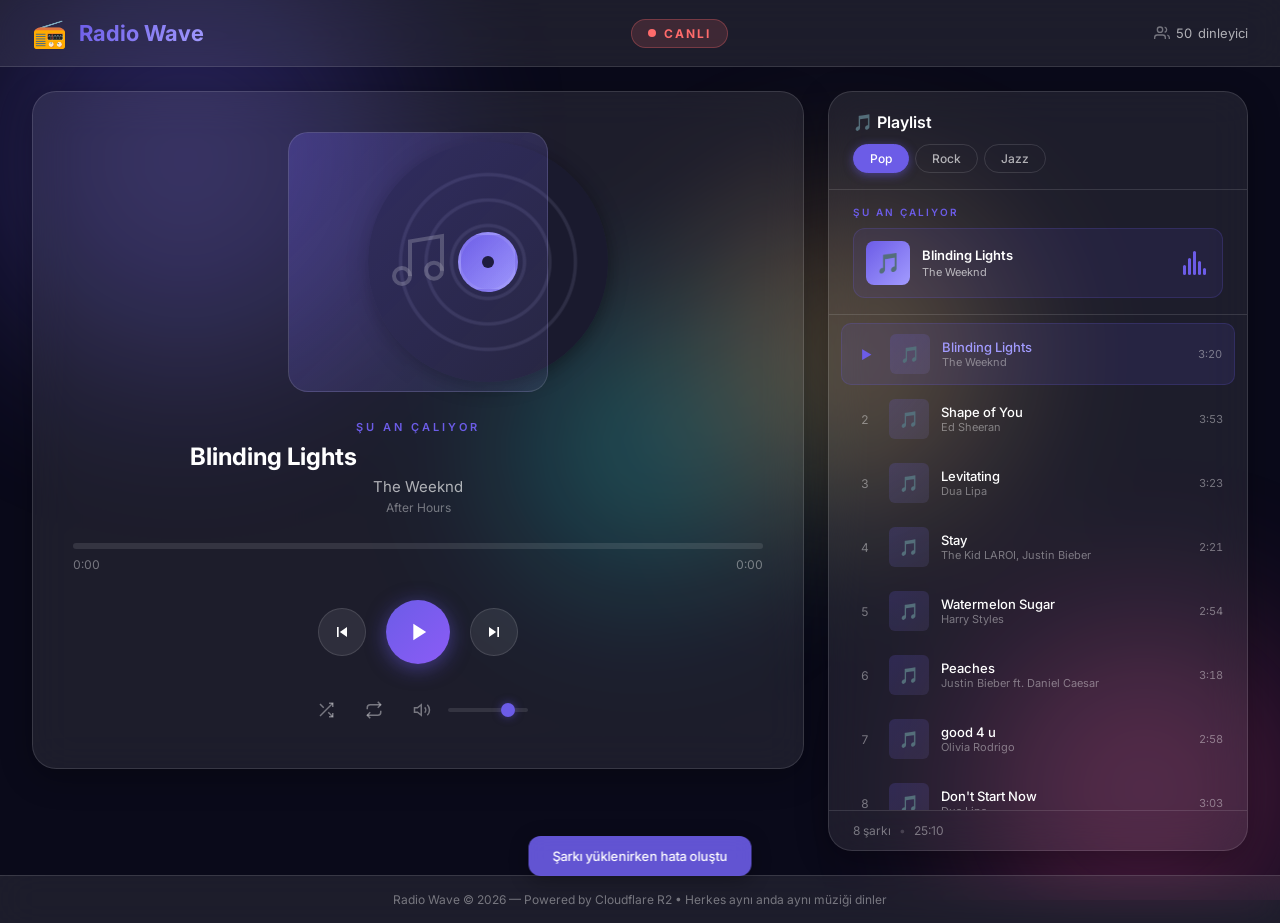
==== index.html @ 5d9bbe4a "Add files via upload" ====
<!DOCTYPE html>
<html lang="tr">
<head>
  <meta charset="UTF-8">
  <meta name="viewport" content="width=device-width, initial-scale=1.0">
  <title>Radio Wave - Canlı Radyo</title>
  <link rel="stylesheet" href="style.css">
  <link rel="preconnect" href="https://fonts.googleapis.com">
  <link href="https://fonts.googleapis.com/css2?family=Inter:wght@300;400;500;600;700;800&display=swap" rel="stylesheet">
  <link rel="icon" href="data:image/svg+xml,<svg xmlns='http://www.w3.org/2000/svg' viewBox='0 0 100 100'><text y='.9em' font-size='90'>📻</text></svg>">
</head>
<body>
  <div class="bg-orbs">
    <div class="orb orb-1"></div>
    <div class="orb orb-2"></div>
    <div class="orb orb-3"></div>
    <div class="orb orb-4"></div>
  </div>

  <header class="glass-header">
    <div class="logo">
      <span class="logo-icon">📻</span>
      <h1>Radio Wave</h1>
    </div>
    <div class="live-indicator">
      <span class="live-dot"></span>
      <span>CANLI</span>
    </div>
    <div class="listener-count">
      <svg width="16" height="16" viewBox="0 0 24 24" fill="none" stroke="currentColor" stroke-width="2"><path d="M17 21v-2a4 4 0 0 0-4-4H5a4 4 0 0 0-4 4v2"/><circle cx="9" cy="7" r="4"/><path d="M23 21v-2a4 4 0 0 0-3-3.87"/><path d="M16 3.13a4 4 0 0 1 0 7.75"/></svg>
      <span id="listenerCount">--</span> dinleyici
    </div>
  </header>

  <main class="main-layout">
    <section class="player-section">
      <div class="glass-player">
        <div class="album-art-container">
          <div class="album-art" id="albumArt">
            <div class="album-art-placeholder">
              <svg width="64" height="64" viewBox="0 0 24 24" fill="none" stroke="currentColor" stroke-width="1.5"><path d="M9 18V5l12-2v13"/><circle cx="6" cy="18" r="3"/><circle cx="18" cy="16" r="3"/></svg>
            </div>
          </div>
          <div class="vinyl-disc" id="vinylDisc">
            <div class="vinyl-inner"></div>
          </div>
        </div>

        <div class="song-info">
          <div class="now-playing-label">Şu An Çalıyor</div>
          <h2 class="song-title" id="songTitle">Şarkı Yükleniyor...</h2>
          <p class="song-artist" id="songArtist">-</p>
          <p class="song-album" id="songAlbum"></p>
        </div>

        <div class="progress-container">
          <div class="progress-bar" id="progressBar">
            <div class="progress-fill" id="progressFill"></div>
            <div class="progress-glow" id="progressGlow"></div>
          </div>
          <div class="progress-times">
            <span id="currentTime">0:00</span>
            <span id="totalTime">0:00</span>
          </div>
        </div>

        <div class="controls">
          <button class="control-btn" id="prevBtn" title="Önceki">
            <svg width="20" height="20" viewBox="0 0 24 24" fill="currentColor"><path d="M6 6h2v12H6zm3.5 6l8.5 6V6z"/></svg>
          </button>
          <button class="control-btn play-btn" id="playBtn" title="Oynat/Duraklat">
            <svg class="play-icon" width="28" height="28" viewBox="0 0 24 24" fill="currentColor"><path d="M8 5v14l11-7z"/></svg>
            <svg class="pause-icon" width="28" height="28" viewBox="0 0 24 24" fill="currentColor" style="display:none"><path d="M6 19h4V5H6v14zm8-14v14h4V5h-4z"/></svg>
          </button>
          <button class="control-btn" id="nextBtn" title="Sonraki">
            <svg width="20" height="20" viewBox="0 0 24 24" fill="currentColor"><path d="M6 18l8.5-6L6 6v12zM16 6v12h2V6h-2z"/></svg>
          </button>
        </div>

        <div class="secondary-controls">
          <button class="ctrl-btn" id="shuffleBtn" title="Karıştır">
            <svg width="18" height="18" viewBox="0 0 24 24" fill="none" stroke="currentColor" stroke-width="2"><polyline points="16 3 21 3 21 8"/><line x1="4" y1="20" x2="21" y2="3"/><polyline points="21 16 21 21 16 21"/><line x1="15" y1="15" x2="21" y2="21"/><line x1="4" y1="4" x2="9" y2="9"/></svg>
          </button>
          <button class="ctrl-btn" id="repeatBtn" title="Tekrarla">
            <svg width="18" height="18" viewBox="0 0 24 24" fill="none" stroke="currentColor" stroke-width="2"><polyline points="17 1 21 5 17 9"/><path d="M3 11V9a4 4 0 0 1 4-4h14"/><polyline points="7 23 3 19 7 15"/><path d="M21 13v2a4 4 0 0 1-4 4H3"/></svg>
          </button>
          <div class="volume-control">
            <button class="ctrl-btn" id="muteBtn" title="Sessiz">
              <svg class="vol-on" width="18" height="18" viewBox="0 0 24 24" fill="none" stroke="currentColor" stroke-width="2"><polygon points="11 5 6 9 2 9 2 15 6 15 11 19 11 5"/><path d="M19.07 4.93a10 10 0 0 1 0 14.14M15.54 8.46a5 5 0 0 1 0 7.07"/></svg>
              <svg class="vol-off" width="18" height="18" viewBox="0 0 24 24" fill="none" stroke="currentColor" stroke-width="2" style="display:none"><polygon points="11 5 6 9 2 9 2 15 6 15 11 19 11 5"/><line x1="23" y1="9" x2="17" y2="15"/><line x1="17" y1="9" x2="23" y2="15"/></svg>
            </button>
            <input type="range" id="volumeSlider" min="0" max="100" value="80" class="volume-slider">
          </div>
        </div>
      </div>
    </section>

    <section class="showcase-section">
      <div class="glass-showcase">
        <div class="showcase-header">
          <h3>🎵 Playlist</h3>
          <div class="playlist-tabs" id="playlistTabs">
            <button class="tab-btn active" data-playlist="pop">Pop</button>
            <button class="tab-btn" data-playlist="rock">Rock</button>
            <button class="tab-btn" data-playlist="jazz">Jazz</button>
          </div>
        </div>

        <div class="showcase-now">
          <div class="showcase-now-label">Şu An Çalıyor</div>
          <div class="showcase-now-info" id="showcaseNowInfo">
            <div class="showcase-now-art" id="showcaseNowArt">🎵</div>
            <div class="showcase-now-text">
              <span class="showcase-now-title" id="showcaseNowTitle">Yükleniyor...</span>
              <span class="showcase-now-artist" id="showcaseNowArtist">-</span>
            </div>
            <div class="showcase-eq">
              <span class="eq-bar"></span>
              <span class="eq-bar"></span>
              <span class="eq-bar"></span>
              <span class="eq-bar"></span>
              <span class="eq-bar"></span>
            </div>
          </div>
        </div>

        <div class="playlist-container" id="playlistContainer">
          <div class="playlist-list" id="playlistList">
            <!-- Songs will be injected here -->
          </div>
        </div>

        <div class="showcase-footer">
          <div class="playlist-stats">
            <span id="songCount">0 şarkı</span>
            <span class="separator">•</span>
            <span id="totalDuration">0:00</span>
          </div>
        </div>
      </div>
    </section>
  </main>

  <footer class="glass-footer">
    <p>Radio Wave &copy; 2026 &mdash; Powered by Cloudflare R2 &bull; Herkes aynı anda aynı müziği dinler</p>
  </footer>

  <audio id="audioPlayer" preload="auto"></audio>
  <script src="app.js"></script>
</body>
</html>
---- style.css ----
:root {
  --glass-bg: rgba(255, 255, 255, 0.08);
  --glass-border: rgba(255, 255, 255, 0.12);
  --glass-hover: rgba(255, 255, 255, 0.14);
  --glass-shadow: 0 8px 32px rgba(0, 0, 0, 0.3);
  --accent: #6c5ce7;
  --accent-glow: rgba(108, 92, 231, 0.5);
  --accent-2: #a29bfe;
  --text-primary: #ffffff;
  --text-secondary: rgba(255, 255, 255, 0.65);
  --text-muted: rgba(255, 255, 255, 0.4);
  --bg-dark: #0a0a1a;
  --danger: #ff6b6b;
  --success: #51cf66;
}

* {
  margin: 0;
  padding: 0;
  box-sizing: border-box;
}

body {
  font-family: 'Inter', -apple-system, BlinkMacSystemFont, sans-serif;
  background: var(--bg-dark);
  color: var(--text-primary);
  min-height: 100vh;
  overflow-x: hidden;
  -webkit-font-smoothing: antialiased;
}

.bg-orbs {
  position: fixed;
  inset: 0;
  z-index: 0;
  overflow: hidden;
  pointer-events: none;
}

.orb {
  position: absolute;
  border-radius: 50%;
  filter: blur(80px);
  opacity: 0.4;
  animation: orbFloat 20s ease-in-out infinite;
}

.orb-1 {
  width: 500px;
  height: 500px;
  background: radial-gradient(circle, #6c5ce7, transparent);
  top: -10%;
  left: -5%;
  animation-delay: 0s;
}

.orb-2 {
  width: 400px;
  height: 400px;
  background: radial-gradient(circle, #e84393, transparent);
  bottom: -10%;
  right: -5%;
  animation-delay: -5s;
}

.orb-3 {
  width: 300px;
  height: 300px;
  background: radial-gradient(circle, #00cec9, transparent);
  top: 50%;
  left: 50%;
  transform: translate(-50%, -50%);
  animation-delay: -10s;
}

.orb-4 {
  width: 350px;
  height: 350px;
  background: radial-gradient(circle, #fdcb6e, transparent);
  top: 20%;
  right: 20%;
  animation-delay: -15s;
}

@keyframes orbFloat {
  0%, 100% { transform: translate(0, 0) scale(1); }
  25% { transform: translate(30px, -40px) scale(1.05); }
  50% { transform: translate(-20px, 20px) scale(0.95); }
  75% { transform: translate(40px, 30px) scale(1.02); }
}

/* HEADER */
.glass-header {
  position: relative;
  z-index: 10;
  display: flex;
  align-items: center;
  justify-content: space-between;
  padding: 16px 32px;
  background: var(--glass-bg);
  backdrop-filter: blur(20px);
  -webkit-backdrop-filter: blur(20px);
  border-bottom: 1px solid var(--glass-border);
}

.logo {
  display: flex;
  align-items: center;
  gap: 12px;
}

.logo-icon {
  font-size: 28px;
}

.logo h1 {
  font-size: 22px;
  font-weight: 700;
  background: linear-gradient(135deg, var(--accent), var(--accent-2));
  -webkit-background-clip: text;
  -webkit-text-fill-color: transparent;
  background-clip: text;
}

.live-indicator {
  display: flex;
  align-items: center;
  gap: 8px;
  padding: 6px 16px;
  background: rgba(255, 107, 107, 0.15);
  border: 1px solid rgba(255, 107, 107, 0.3);
  border-radius: 20px;
  font-size: 12px;
  font-weight: 700;
  letter-spacing: 2px;
  color: var(--danger);
}

.live-dot {
  width: 8px;
  height: 8px;
  background: var(--danger);
  border-radius: 50%;
  animation: livePulse 1.5s ease-in-out infinite;
}

@keyframes livePulse {
  0%, 100% { opacity: 1; box-shadow: 0 0 0 0 rgba(255, 107, 107, 0.6); }
  50% { opacity: 0.6; box-shadow: 0 0 0 6px rgba(255, 107, 107, 0); }
}

.listener-count {
  display: flex;
  align-items: center;
  gap: 6px;
  font-size: 13px;
  color: var(--text-secondary);
}

.listener-count svg {
  opacity: 0.6;
}

/* MAIN LAYOUT */
.main-layout {
  position: relative;
  z-index: 10;
  display: grid;
  grid-template-columns: 1fr 420px;
  gap: 24px;
  padding: 24px 32px;
  max-width: 1400px;
  margin: 0 auto;
  min-height: calc(100vh - 140px);
}

/* GLASS PLAYER */
.glass-player {
  background: var(--glass-bg);
  backdrop-filter: blur(20px);
  -webkit-backdrop-filter: blur(20px);
  border: 1px solid var(--glass-border);
  border-radius: 24px;
  padding: 40px;
  display: flex;
  flex-direction: column;
  align-items: center;
  gap: 28px;
  box-shadow: var(--glass-shadow);
  height: fit-content;
}

.album-art-container {
  position: relative;
  width: 260px;
  height: 260px;
}

.album-art {
  width: 260px;
  height: 260px;
  border-radius: 20px;
  background: linear-gradient(135deg, rgba(108, 92, 231, 0.3), rgba(162, 155, 254, 0.1));
  display: flex;
  align-items: center;
  justify-content: center;
  overflow: hidden;
  position: relative;
  z-index: 2;
  border: 1px solid var(--glass-border);
  transition: transform 0.3s ease;
}

.album-art:hover {
  transform: scale(1.02);
}

.album-art img {
  width: 100%;
  height: 100%;
  object-fit: cover;
}

.album-art-placeholder {
  color: var(--text-muted);
  opacity: 0.5;
}

.vinyl-disc {
  position: absolute;
  width: 240px;
  height: 240px;
  border-radius: 50%;
  background: radial-gradient(circle at center,
    #1a1a2e 0%, #1a1a2e 20%,
    #2d2d44 21%, #2d2d44 22%,
    #1a1a2e 23%, #1a1a2e 35%,
    #2d2d44 36%, #2d2d44 37%,
    #1a1a2e 38%, #1a1a2e 50%,
    #2d2d44 51%, #2d2d44 52%,
    #1a1a2e 53%, #1a1a2e 100%
  );
  top: 10px;
  right: -60px;
  z-index: 1;
  animation: vinylSpin 4s linear infinite;
  animation-play-state: paused;
  box-shadow: 0 4px 20px rgba(0, 0, 0, 0.4);
}

.vinyl-disc.spinning {
  animation-play-state: running;
}

.vinyl-inner {
  position: absolute;
  top: 50%;
  left: 50%;
  transform: translate(-50%, -50%);
  width: 60px;
  height: 60px;
  border-radius: 50%;
  background: linear-gradient(135deg, var(--accent), var(--accent-2));
  border: 3px solid rgba(255, 255, 255, 0.1);
}

.vinyl-inner::after {
  content: '';
  position: absolute;
  top: 50%;
  left: 50%;
  transform: translate(-50%, -50%);
  width: 12px;
  height: 12px;
  border-radius: 50%;
  background: var(--bg-dark);
}

@keyframes vinylSpin {
  from { transform: rotate(0deg); }
  to { transform: rotate(360deg); }
}

.song-info {
  text-align: center;
  width: 100%;
}

.now-playing-label {
  font-size: 11px;
  font-weight: 600;
  text-transform: uppercase;
  letter-spacing: 3px;
  color: var(--accent);
  margin-bottom: 8px;
}

.song-title {
  font-size: 24px;
  font-weight: 700;
  margin-bottom: 6px;
  white-space: nowrap;
  overflow: hidden;
  text-overflow: ellipsis;
  max-width: 400px;
}

.song-artist {
  font-size: 15px;
  color: var(--text-secondary);
  font-weight: 400;
}

.song-album {
  font-size: 12px;
  color: var(--text-muted);
  margin-top: 4px;
}

/* PROGRESS */
.progress-container {
  width: 100%;
}

.progress-bar {
  width: 100%;
  height: 6px;
  background: rgba(255, 255, 255, 0.1);
  border-radius: 3px;
  cursor: pointer;
  position: relative;
  overflow: hidden;
}

.progress-fill {
  height: 100%;
  background: linear-gradient(90deg, var(--accent), var(--accent-2));
  border-radius: 3px;
  width: 0%;
  transition: width 0.3s linear;
  position: relative;
}

.progress-glow {
  position: absolute;
  top: -4px;
  right: 0;
  width: 14px;
  height: 14px;
  background: var(--accent);
  border-radius: 50%;
  box-shadow: 0 0 12px var(--accent-glow);
  opacity: 0;
  transition: opacity 0.2s;
}

.progress-bar:hover .progress-glow {
  opacity: 1;
}

.progress-times {
  display: flex;
  justify-content: space-between;
  margin-top: 8px;
  font-size: 12px;
  color: var(--text-muted);
  font-variant-numeric: tabular-nums;
}

/* CONTROLS */
.controls {
  display: flex;
  align-items: center;
  gap: 20px;
}

.control-btn {
  width: 48px;
  height: 48px;
  border: none;
  background: var(--glass-bg);
  border-radius: 50%;
  color: var(--text-primary);
  cursor: pointer;
  display: flex;
  align-items: center;
  justify-content: center;
  transition: all 0.2s ease;
  border: 1px solid var(--glass-border);
}

.control-btn:hover {
  background: var(--glass-hover);
  transform: scale(1.08);
}

.control-btn:active {
  transform: scale(0.95);
}

.play-btn {
  width: 64px;
  height: 64px;
  background: linear-gradient(135deg, var(--accent), #8b5cf6);
  border: none;
  box-shadow: 0 4px 20px var(--accent-glow);
}

.play-btn:hover {
  box-shadow: 0 6px 30px rgba(108, 92, 231, 0.7);
  background: linear-gradient(135deg, #7c6cf0, #9b6ff6);
}

.secondary-controls {
  display: flex;
  align-items: center;
  gap: 12px;
}

.ctrl-btn {
  width: 36px;
  height: 36px;
  border: none;
  background: transparent;
  border-radius: 8px;
  color: var(--text-muted);
  cursor: pointer;
  display: flex;
  align-items: center;
  justify-content: center;
  transition: all 0.2s ease;
}

.ctrl-btn:hover {
  color: var(--text-primary);
  background: rgba(255, 255, 255, 0.05);
}

.ctrl-btn.active {
  color: var(--accent);
}

.volume-control {
  display: flex;
  align-items: center;
  gap: 8px;
}

.volume-slider {
  -webkit-appearance: none;
  appearance: none;
  width: 80px;
  height: 4px;
  background: rgba(255, 255, 255, 0.1);
  border-radius: 2px;
  outline: none;
  cursor: pointer;
}

.volume-slider::-webkit-slider-thumb {
  -webkit-appearance: none;
  appearance: none;
  width: 14px;
  height: 14px;
  border-radius: 50%;
  background: var(--accent);
  cursor: pointer;
  box-shadow: 0 0 8px var(--accent-glow);
}

.volume-slider::-moz-range-thumb {
  width: 14px;
  height: 14px;
  border-radius: 50%;
  background: var(--accent);
  cursor: pointer;
  border: none;
  box-shadow: 0 0 8px var(--accent-glow);
}

/* GLASS SHOWCASE */
.glass-showcase {
  background: var(--glass-bg);
  backdrop-filter: blur(20px);
  -webkit-backdrop-filter: blur(20px);
  border: 1px solid var(--glass-border);
  border-radius: 24px;
  box-shadow: var(--glass-shadow);
  display: flex;
  flex-direction: column;
  height: calc(100vh - 140px);
  position: sticky;
  top: 24px;
  overflow: hidden;
}

.showcase-header {
  padding: 20px 24px 16px;
  border-bottom: 1px solid var(--glass-border);
}

.showcase-header h3 {
  font-size: 16px;
  font-weight: 600;
  margin-bottom: 12px;
}

.playlist-tabs {
  display: flex;
  gap: 6px;
}

.tab-btn {
  padding: 6px 16px;
  border: 1px solid var(--glass-border);
  background: transparent;
  border-radius: 20px;
  color: var(--text-secondary);
  font-size: 12px;
  font-weight: 500;
  cursor: pointer;
  transition: all 0.2s ease;
  font-family: inherit;
}

.tab-btn:hover {
  background: rgba(255, 255, 255, 0.05);
  color: var(--text-primary);
}

.tab-btn.active {
  background: var(--accent);
  border-color: var(--accent);
  color: white;
  box-shadow: 0 2px 10px var(--accent-glow);
}

/* SHOWCASE NOW */
.showcase-now {
  padding: 16px 24px;
  border-bottom: 1px solid var(--glass-border);
}

.showcase-now-label {
  font-size: 10px;
  font-weight: 600;
  text-transform: uppercase;
  letter-spacing: 2px;
  color: var(--accent);
  margin-bottom: 10px;
}

.showcase-now-info {
  display: flex;
  align-items: center;
  gap: 12px;
  padding: 12px;
  background: rgba(108, 92, 231, 0.1);
  border: 1px solid rgba(108, 92, 231, 0.2);
  border-radius: 12px;
}

.showcase-now-art {
  width: 44px;
  height: 44px;
  border-radius: 8px;
  background: linear-gradient(135deg, var(--accent), var(--accent-2));
  display: flex;
  align-items: center;
  justify-content: center;
  font-size: 20px;
  flex-shrink: 0;
}

.showcase-now-art img {
  width: 100%;
  height: 100%;
  object-fit: cover;
  border-radius: 8px;
}

.showcase-now-text {
  flex: 1;
  min-width: 0;
  display: flex;
  flex-direction: column;
  gap: 2px;
}

.showcase-now-title {
  font-size: 13px;
  font-weight: 600;
  white-space: nowrap;
  overflow: hidden;
  text-overflow: ellipsis;
}

.showcase-now-artist {
  font-size: 11px;
  color: var(--text-secondary);
}

.showcase-eq {
  display: flex;
  align-items: flex-end;
  gap: 2px;
  height: 24px;
  padding: 0 4px;
}

.eq-bar {
  width: 3px;
  background: var(--accent);
  border-radius: 2px;
  animation: eqBounce 0.8s ease-in-out infinite;
}

.eq-bar:nth-child(1) { height: 40%; animation-delay: 0s; }
.eq-bar:nth-child(2) { height: 70%; animation-delay: 0.1s; }
.eq-bar:nth-child(3) { height: 100%; animation-delay: 0.2s; }
.eq-bar:nth-child(4) { height: 60%; animation-delay: 0.3s; }
.eq-bar:nth-child(5) { height: 30%; animation-delay: 0.15s; }

.showcase-eq.paused .eq-bar {
  animation-play-state: paused;
}

@keyframes eqBounce {
  0%, 100% { transform: scaleY(0.3); }
  50% { transform: scaleY(1); }
}

/* PLAYLIST */
.playlist-container {
  flex: 1;
  overflow-y: auto;
  padding: 8px 12px;
}

.playlist-container::-webkit-scrollbar {
  width: 4px;
}

.playlist-container::-webkit-scrollbar-track {
  background: transparent;
}

.playlist-container::-webkit-scrollbar-thumb {
  background: rgba(255, 255, 255, 0.15);
  border-radius: 2px;
}

.playlist-list {
  display: flex;
  flex-direction: column;
  gap: 4px;
}

.playlist-item {
  display: flex;
  align-items: center;
  gap: 12px;
  padding: 10px 12px;
  border-radius: 10px;
  cursor: pointer;
  transition: all 0.2s ease;
  position: relative;
}

.playlist-item:hover {
  background: rgba(255, 255, 255, 0.06);
}

.playlist-item.active {
  background: rgba(108, 92, 231, 0.12);
  border: 1px solid rgba(108, 92, 231, 0.2);
}

.playlist-item.active .item-number {
  color: var(--accent);
}

.playlist-item-number {
  width: 24px;
  text-align: center;
  font-size: 12px;
  color: var(--text-muted);
  font-variant-numeric: tabular-nums;
  flex-shrink: 0;
}

.playlist-item-number .num {
  display: block;
}

.playlist-item-number .playing-icon {
  display: none;
  color: var(--accent);
}

.playlist-item.active .playlist-item-number .num {
  display: none;
}

.playlist-item.active .playlist-item-number .playing-icon {
  display: block;
}

.playlist-item-art {
  width: 40px;
  height: 40px;
  border-radius: 6px;
  background: linear-gradient(135deg, rgba(108, 92, 231, 0.2), rgba(162, 155, 254, 0.1));
  display: flex;
  align-items: center;
  justify-content: center;
  font-size: 16px;
  flex-shrink: 0;
  overflow: hidden;
}

.playlist-item-art img {
  width: 100%;
  height: 100%;
  object-fit: cover;
}

.playlist-item-info {
  flex: 1;
  min-width: 0;
}

.playlist-item-title {
  font-size: 13px;
  font-weight: 500;
  white-space: nowrap;
  overflow: hidden;
  text-overflow: ellipsis;
}

.playlist-item.active .playlist-item-title {
  color: var(--accent-2);
}

.playlist-item-artist {
  font-size: 11px;
  color: var(--text-muted);
  white-space: nowrap;
  overflow: hidden;
  text-overflow: ellipsis;
}

.playlist-item-duration {
  font-size: 11px;
  color: var(--text-muted);
  font-variant-numeric: tabular-nums;
  flex-shrink: 0;
}

/* SHOWCASE FOOTER */
.showcase-footer {
  padding: 12px 24px;
  border-top: 1px solid var(--glass-border);
}

.playlist-stats {
  display: flex;
  align-items: center;
  gap: 8px;
  font-size: 12px;
  color: var(--text-muted);
}

.separator {
  opacity: 0.4;
}

/* FOOTER */
.glass-footer {
  position: relative;
  z-index: 10;
  text-align: center;
  padding: 16px;
  font-size: 12px;
  color: var(--text-muted);
  background: var(--glass-bg);
  backdrop-filter: blur(20px);
  -webkit-backdrop-filter: blur(20px);
  border-top: 1px solid var(--glass-border);
}

/* RESPONSIVE */
@media (max-width: 900px) {
  .main-layout {
    grid-template-columns: 1fr;
    padding: 16px;
  }

  .glass-showcase {
    position: static;
    height: auto;
    max-height: 400px;
  }

  .album-art-container {
    width: 200px;
    height: 200px;
  }

  .album-art {
    width: 200px;
    height: 200px;
  }

  .vinyl-disc {
    width: 180px;
    height: 180px;
  }

  .glass-header {
    padding: 12px 16px;
    flex-wrap: wrap;
    gap: 8px;
  }

  .listener-count {
    display: none;
  }
}

@media (max-width: 480px) {
  .glass-player {
    padding: 24px;
  }

  .song-title {
    font-size: 18px;
  }

  .album-art-container {
    width: 160px;
    height: 160px;
  }

  .album-art {
    width: 160px;
    height: 160px;
  }
}

/* Loading animation */
.loading-shimmer {
  background: linear-gradient(90deg,
    rgba(255,255,255,0.05) 25%,
    rgba(255,255,255,0.1) 50%,
    rgba(255,255,255,0.05) 75%
  );
  background-size: 200% 100%;
  animation: shimmer 1.5s infinite;
}

@keyframes shimmer {
  0% { background-position: 200% 0; }
  100% { background-position: -200% 0; }
}

/* Toast notification */
.toast {
  position: fixed;
  bottom: 24px;
  left: 50%;
  transform: translateX(-50%) translateY(100px);
  padding: 12px 24px;
  background: rgba(108, 92, 231, 0.9);
  backdrop-filter: blur(10px);
  border-radius: 12px;
  font-size: 13px;
  font-weight: 500;
  z-index: 100;
  transition: transform 0.3s ease;
  box-shadow: 0 4px 20px rgba(0, 0, 0, 0.3);
}

.toast.show {
  transform: translateX(-50%) translateY(0);
}
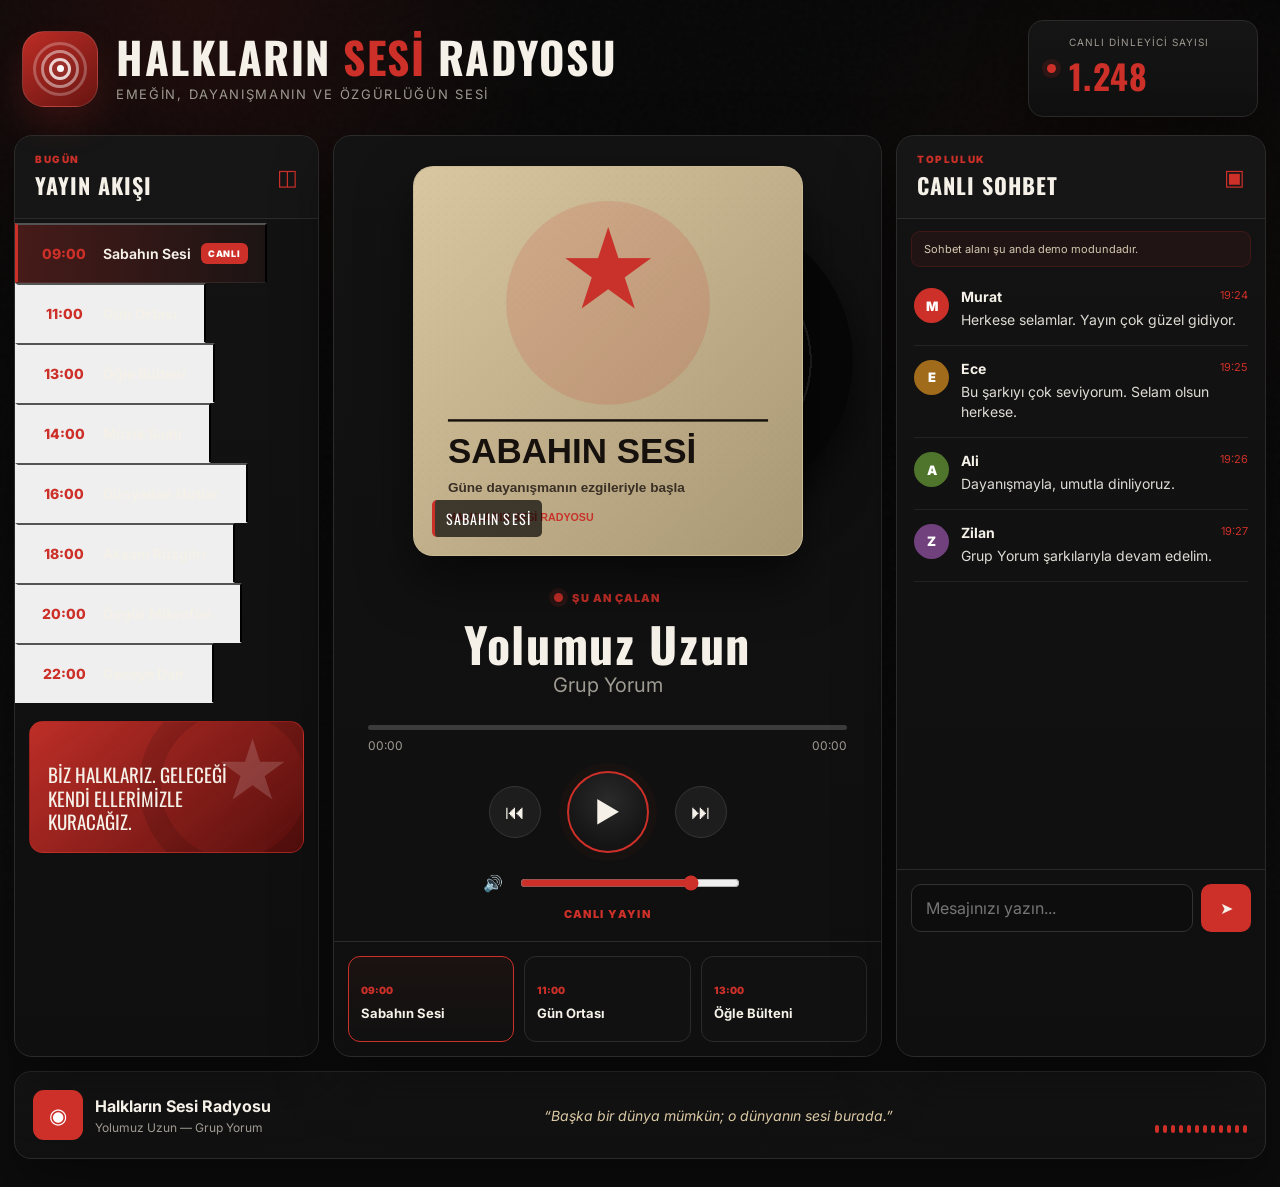
==== commit 7f5d0240: "Add files via upload" ====
--- a/index.html
+++ b/index.html
@@ -3,149 +3,196 @@
 <head>
   <meta charset="UTF-8">
   <meta name="viewport" content="width=device-width, initial-scale=1.0">
-  <title>Radio Wave - Canlı Radyo</title>
-  <link rel="stylesheet" href="style.css">
+  <meta name="description" content="Halkların Sesi Radyosu - Emeğin, dayanışmanın ve özgürlüğün sesi.">
+  <title>Halkların Sesi Radyosu</title>
   <link rel="preconnect" href="https://fonts.googleapis.com">
-  <link href="https://fonts.googleapis.com/css2?family=Inter:wght@300;400;500;600;700;800&display=swap" rel="stylesheet">
-  <link rel="icon" href="data:image/svg+xml,<svg xmlns='http://www.w3.org/2000/svg' viewBox='0 0 100 100'><text y='.9em' font-size='90'>📻</text></svg>">
+  <link rel="preconnect" href="https://fonts.gstatic.com" crossorigin>
+  <link href="https://fonts.googleapis.com/css2?family=Inter:wght@400;500;600;700;800;900&family=Oswald:wght@500;600;700&display=swap" rel="stylesheet">
+  <link rel="stylesheet" href="assets/css/style.css">
 </head>
 <body>
-  <div class="bg-orbs">
-    <div class="orb orb-1"></div>
-    <div class="orb orb-2"></div>
-    <div class="orb orb-3"></div>
-    <div class="orb orb-4"></div>
-  </div>
+  <div class="noise"></div>
 
-  <header class="glass-header">
-    <div class="logo">
-      <span class="logo-icon">📻</span>
-      <h1>Radio Wave</h1>
-    </div>
-    <div class="live-indicator">
-      <span class="live-dot"></span>
-      <span>CANLI</span>
-    </div>
-    <div class="listener-count">
-      <svg width="16" height="16" viewBox="0 0 24 24" fill="none" stroke="currentColor" stroke-width="2"><path d="M17 21v-2a4 4 0 0 0-4-4H5a4 4 0 0 0-4 4v2"/><circle cx="9" cy="7" r="4"/><path d="M23 21v-2a4 4 0 0 0-3-3.87"/><path d="M16 3.13a4 4 0 0 1 0 7.75"/></svg>
-      <span id="listenerCount">--</span> dinleyici
-    </div>
-  </header>
+  <div class="site-shell">
+    <header class="site-header">
+      <a class="brand" href="#" aria-label="Halkların Sesi Radyosu">
+        <div class="brand-mark">
+          <span class="signal signal-a"></span>
+          <span class="signal signal-b"></span>
+          <span class="signal signal-c"></span>
+          <span class="signal-core"></span>
+        </div>
 
-  <main class="main-layout">
-    <section class="player-section">
-      <div class="glass-player">
-        <div class="album-art-container">
-          <div class="album-art" id="albumArt">
-            <div class="album-art-placeholder">
-              <svg width="64" height="64" viewBox="0 0 24 24" fill="none" stroke="currentColor" stroke-width="1.5"><path d="M9 18V5l12-2v13"/><circle cx="6" cy="18" r="3"/><circle cx="18" cy="16" r="3"/></svg>
+        <div class="brand-copy">
+          <h1>HALKLARIN <span>SESİ</span> RADYOSU</h1>
+          <p>Emeğin, dayanışmanın ve özgürlüğün sesi</p>
+        </div>
+      </a>
+
+      <div class="listener-card">
+        <span class="live-dot"></span>
+        <div>
+          <small>CANLI DİNLEYİCİ SAYISI</small>
+          <strong id="listenerCount">1.248</strong>
+        </div>
+      </div>
+    </header>
+
+    <main class="main-layout">
+      <aside class="panel schedule-panel">
+        <div class="panel-heading">
+          <div>
+            <span class="eyebrow">BUGÜN</span>
+            <h2>Yayın Akışı</h2>
+          </div>
+          <span class="panel-icon">◫</span>
+        </div>
+
+        <div id="scheduleList" class="schedule-list"></div>
+
+        <div class="manifesto-card">
+          <span class="manifesto-star">★</span>
+          <p>Biz halklarız. Geleceği kendi ellerimizle kuracağız.</p>
+        </div>
+      </aside>
+
+      <section class="panel player-panel">
+        <div class="player-stage">
+          <div class="cover-area">
+            <div class="vinyl-disc" aria-hidden="true">
+              <span class="vinyl-center"></span>
+            </div>
+
+            <div class="cover-frame">
+              <img id="programCover" src="assets/images/covers/sabah.svg" alt="Program kapağı">
+              <div class="cover-overlay">
+                <span id="coverProgram">Sabahın Sesi</span>
+              </div>
             </div>
           </div>
-          <div class="vinyl-disc" id="vinylDisc">
-            <div class="vinyl-inner"></div>
+
+          <div class="track-content">
+            <span class="now-playing-badge">
+              <span class="live-dot"></span>
+              ŞU AN ÇALAN
+            </span>
+
+            <h2 id="songTitle">Yolumuz Uzun</h2>
+            <p id="artistName">Grup Yorum</p>
+
+            <div class="progress-wrap">
+              <div class="progress-track">
+                <span id="progressBar"></span>
+              </div>
+              <div class="time-row">
+                <span id="elapsedTime">01:35</span>
+                <span id="totalTime">04:25</span>
+              </div>
+            </div>
+
+            <div class="player-controls">
+              <button class="control-button" id="prevButton" aria-label="Önceki şarkı">⏮</button>
+              <button class="control-button play-button" id="playButton" aria-label="Oynat">▶</button>
+              <button class="control-button" id="nextButton" aria-label="Sonraki şarkı">⏭</button>
+            </div>
+
+            <div class="volume-row">
+              <span>🔊</span>
+              <input id="volumeControl" type="range" min="0" max="1" step="0.01" value="0.8">
+            </div>
+
+            <p class="live-label">CANLI YAYIN</p>
           </div>
         </div>
 
-        <div class="song-info">
-          <div class="now-playing-label">Şu An Çalıyor</div>
-          <h2 class="song-title" id="songTitle">Şarkı Yükleniyor...</h2>
-          <p class="song-artist" id="songArtist">-</p>
-          <p class="song-album" id="songAlbum"></p>
+        <div class="program-cards" id="programCards"></div>
+
+        <audio id="audioPlayer" preload="metadata"></audio>
+      </section>
+
+      <aside class="panel chat-panel">
+        <div class="panel-heading">
+          <div>
+            <span class="eyebrow">TOPLULUK</span>
+            <h2>Canlı Sohbet</h2>
+          </div>
+          <span class="panel-icon">▣</span>
         </div>
 
-        <div class="progress-container">
-          <div class="progress-bar" id="progressBar">
-            <div class="progress-fill" id="progressFill"></div>
-            <div class="progress-glow" id="progressGlow"></div>
-          </div>
-          <div class="progress-times">
-            <span id="currentTime">0:00</span>
-            <span id="totalTime">0:00</span>
-          </div>
+        <div class="chat-info">
+          Sohbet alanı şu anda demo modundadır.
         </div>
 
-        <div class="controls">
-          <button class="control-btn" id="prevBtn" title="Önceki">
-            <svg width="20" height="20" viewBox="0 0 24 24" fill="currentColor"><path d="M6 6h2v12H6zm3.5 6l8.5 6V6z"/></svg>
-          </button>
-          <button class="control-btn play-btn" id="playBtn" title="Oynat/Duraklat">
-            <svg class="play-icon" width="28" height="28" viewBox="0 0 24 24" fill="currentColor"><path d="M8 5v14l11-7z"/></svg>
-            <svg class="pause-icon" width="28" height="28" viewBox="0 0 24 24" fill="currentColor" style="display:none"><path d="M6 19h4V5H6v14zm8-14v14h4V5h-4z"/></svg>
-          </button>
-          <button class="control-btn" id="nextBtn" title="Sonraki">
-            <svg width="20" height="20" viewBox="0 0 24 24" fill="currentColor"><path d="M6 18l8.5-6L6 6v12zM16 6v12h2V6h-2z"/></svg>
-          </button>
+        <div id="messages" class="message-list">
+          <article class="message">
+            <span class="avatar avatar-red">M</span>
+            <div>
+              <div class="message-meta">
+                <strong>Murat</strong>
+                <time>19:24</time>
+              </div>
+              <p>Herkese selamlar. Yayın çok güzel gidiyor.</p>
+            </div>
+          </article>
+
+          <article class="message">
+            <span class="avatar avatar-gold">E</span>
+            <div>
+              <div class="message-meta">
+                <strong>Ece</strong>
+                <time>19:25</time>
+              </div>
+              <p>Bu şarkıyı çok seviyorum. Selam olsun herkese.</p>
+            </div>
+          </article>
+
+          <article class="message">
+            <span class="avatar avatar-green">A</span>
+            <div>
+              <div class="message-meta">
+                <strong>Ali</strong>
+                <time>19:26</time>
+              </div>
+              <p>Dayanışmayla, umutla dinliyoruz.</p>
+            </div>
+          </article>
+
+          <article class="message">
+            <span class="avatar avatar-purple">Z</span>
+            <div>
+              <div class="message-meta">
+                <strong>Zilan</strong>
+                <time>19:27</time>
+              </div>
+              <p>Grup Yorum şarkılarıyla devam edelim.</p>
+            </div>
+          </article>
         </div>
 
-        <div class="secondary-controls">
-          <button class="ctrl-btn" id="shuffleBtn" title="Karıştır">
-            <svg width="18" height="18" viewBox="0 0 24 24" fill="none" stroke="currentColor" stroke-width="2"><polyline points="16 3 21 3 21 8"/><line x1="4" y1="20" x2="21" y2="3"/><polyline points="21 16 21 21 16 21"/><line x1="15" y1="15" x2="21" y2="21"/><line x1="4" y1="4" x2="9" y2="9"/></svg>
-          </button>
-          <button class="ctrl-btn" id="repeatBtn" title="Tekrarla">
-            <svg width="18" height="18" viewBox="0 0 24 24" fill="none" stroke="currentColor" stroke-width="2"><polyline points="17 1 21 5 17 9"/><path d="M3 11V9a4 4 0 0 1 4-4h14"/><polyline points="7 23 3 19 7 15"/><path d="M21 13v2a4 4 0 0 1-4 4H3"/></svg>
-          </button>
-          <div class="volume-control">
-            <button class="ctrl-btn" id="muteBtn" title="Sessiz">
-              <svg class="vol-on" width="18" height="18" viewBox="0 0 24 24" fill="none" stroke="currentColor" stroke-width="2"><polygon points="11 5 6 9 2 9 2 15 6 15 11 19 11 5"/><path d="M19.07 4.93a10 10 0 0 1 0 14.14M15.54 8.46a5 5 0 0 1 0 7.07"/></svg>
-              <svg class="vol-off" width="18" height="18" viewBox="0 0 24 24" fill="none" stroke="currentColor" stroke-width="2" style="display:none"><polygon points="11 5 6 9 2 9 2 15 6 15 11 19 11 5"/><line x1="23" y1="9" x2="17" y2="15"/><line x1="17" y1="9" x2="23" y2="15"/></svg>
-            </button>
-            <input type="range" id="volumeSlider" min="0" max="100" value="80" class="volume-slider">
-          </div>
+        <form id="chatForm" class="chat-form">
+          <input id="chatInput" type="text" maxlength="180" placeholder="Mesajınızı yazın..." autocomplete="off">
+          <button type="submit" aria-label="Mesaj gönder">➤</button>
+        </form>
+      </aside>
+    </main>
+
+    <footer class="bottom-player">
+      <div class="station-summary">
+        <div class="station-mini-mark">◉</div>
+        <div>
+          <strong>Halkların Sesi Radyosu</strong>
+          <span id="footerTrack">Yolumuz Uzun — Grup Yorum</span>
         </div>
       </div>
-    </section>
 
-    <section class="showcase-section">
-      <div class="glass-showcase">
-        <div class="showcase-header">
-          <h3>🎵 Playlist</h3>
-          <div class="playlist-tabs" id="playlistTabs">
-            <button class="tab-btn active" data-playlist="pop">Pop</button>
-            <button class="tab-btn" data-playlist="rock">Rock</button>
-            <button class="tab-btn" data-playlist="jazz">Jazz</button>
-          </div>
-        </div>
+      <blockquote>“Başka bir dünya mümkün; o dünyanın sesi burada.”</blockquote>
 
-        <div class="showcase-now">
-          <div class="showcase-now-label">Şu An Çalıyor</div>
-          <div class="showcase-now-info" id="showcaseNowInfo">
-            <div class="showcase-now-art" id="showcaseNowArt">🎵</div>
-            <div class="showcase-now-text">
-              <span class="showcase-now-title" id="showcaseNowTitle">Yükleniyor...</span>
-              <span class="showcase-now-artist" id="showcaseNowArtist">-</span>
-            </div>
-            <div class="showcase-eq">
-              <span class="eq-bar"></span>
-              <span class="eq-bar"></span>
-              <span class="eq-bar"></span>
-              <span class="eq-bar"></span>
-              <span class="eq-bar"></span>
-            </div>
-          </div>
-        </div>
+      <div class="equalizer" aria-hidden="true">
+        <i></i><i></i><i></i><i></i><i></i><i></i><i></i><i></i><i></i><i></i><i></i><i></i>
+      </div>
+    </footer>
+  </div>
 
-        <div class="playlist-container" id="playlistContainer">
-          <div class="playlist-list" id="playlistList">
-            <!-- Songs will be injected here -->
-          </div>
-        </div>
-
-        <div class="showcase-footer">
-          <div class="playlist-stats">
-            <span id="songCount">0 şarkı</span>
-            <span class="separator">•</span>
-            <span id="totalDuration">0:00</span>
-          </div>
-        </div>
-      </div>
-    </section>
-  </main>
-
-  <footer class="glass-footer">
-    <p>Radio Wave &copy; 2026 &mdash; Powered by Cloudflare R2 &bull; Herkes aynı anda aynı müziği dinler</p>
-  </footer>
-
-  <audio id="audioPlayer" preload="auto"></audio>
-  <script src="app.js"></script>
+  <script src="assets/js/app.js"></script>
 </body>
 </html>
--- a/assets/css/style.css
+++ b/assets/css/style.css
@@ -0,0 +1,805 @@
+:root {
+  --bg: #090909;
+  --panel: #131313;
+  --panel-soft: #181818;
+  --panel-deep: #0f0f0f;
+  --border: #2b2b2b;
+  --border-soft: rgba(255,255,255,.07);
+  --text: #f5f1e8;
+  --muted: #9f9b92;
+  --red: #cc3029;
+  --red-dark: #781a17;
+  --red-soft: rgba(204,48,41,.18);
+  --cream: #dbc9a5;
+  --shadow: 0 22px 60px rgba(0,0,0,.45);
+}
+
+* {
+  box-sizing: border-box;
+}
+
+html {
+  scroll-behavior: smooth;
+}
+
+body {
+  margin: 0;
+  min-height: 100vh;
+  color: var(--text);
+  background:
+    radial-gradient(circle at 15% 0%, rgba(204,48,41,.12), transparent 23%),
+    radial-gradient(circle at 85% 18%, rgba(204,48,41,.06), transparent 20%),
+    linear-gradient(180deg, #080808 0%, #0d0d0d 100%);
+  font-family: "Inter", Arial, sans-serif;
+}
+
+body::before {
+  content: "";
+  position: fixed;
+  inset: 0;
+  pointer-events: none;
+  background: linear-gradient(rgba(255,255,255,.012) 1px, transparent 1px);
+  background-size: 100% 4px;
+  opacity: .3;
+}
+
+button,
+input {
+  font: inherit;
+}
+
+button {
+  color: inherit;
+}
+
+.noise {
+  position: fixed;
+  inset: 0;
+  opacity: .03;
+  pointer-events: none;
+  background-image: url("data:image/svg+xml,%3Csvg viewBox='0 0 180 180' xmlns='http://www.w3.org/2000/svg'%3E%3Cfilter id='n'%3E%3CfeTurbulence type='fractalNoise' baseFrequency='.9' numOctaves='3' stitchTiles='stitch'/%3E%3C/filter%3E%3Crect width='100%25' height='100%25' filter='url(%23n)' opacity='.7'/%3E%3C/svg%3E");
+}
+
+.site-shell {
+  width: min(1560px, calc(100% - 28px));
+  margin: 0 auto;
+  padding: 20px 0 28px;
+  position: relative;
+  z-index: 1;
+}
+
+.site-header {
+  min-height: 95px;
+  display: flex;
+  align-items: center;
+  justify-content: space-between;
+  gap: 28px;
+  padding: 0 8px 18px;
+}
+
+.brand {
+  display: flex;
+  align-items: center;
+  gap: 18px;
+  text-decoration: none;
+  color: inherit;
+}
+
+.brand-mark {
+  width: 76px;
+  height: 76px;
+  position: relative;
+  display: grid;
+  place-items: center;
+  border-radius: 22px;
+  background:
+    linear-gradient(145deg, rgba(204,48,41,.92), rgba(108,22,18,.95));
+  border: 1px solid rgba(255,255,255,.12);
+  box-shadow: 0 18px 35px rgba(204,48,41,.16);
+}
+
+.signal {
+  position: absolute;
+  border: 3px solid white;
+  border-radius: 50%;
+}
+
+.signal-a { width: 54px; height: 54px; opacity: .25; }
+.signal-b { width: 38px; height: 38px; opacity: .45; }
+.signal-c { width: 22px; height: 22px; opacity: .8; }
+
+.signal-core {
+  width: 7px;
+  height: 7px;
+  border-radius: 50%;
+  background: white;
+  box-shadow: 0 0 15px rgba(255,255,255,.75);
+}
+
+.brand-copy h1 {
+  margin: 0;
+  font-family: "Oswald", sans-serif;
+  font-size: clamp(29px, 3.4vw, 49px);
+  line-height: 1;
+  letter-spacing: .035em;
+}
+
+.brand-copy h1 span {
+  color: var(--red);
+}
+
+.brand-copy p {
+  margin: 8px 0 0;
+  color: var(--muted);
+  font-size: 13px;
+  letter-spacing: .13em;
+  text-transform: uppercase;
+}
+
+.listener-card {
+  min-width: 230px;
+  display: flex;
+  align-items: center;
+  gap: 13px;
+  padding: 15px 18px;
+  background: linear-gradient(180deg, #151515, #101010);
+  border: 1px solid var(--border);
+  border-radius: 15px;
+  box-shadow: var(--shadow);
+}
+
+.live-dot {
+  width: 9px;
+  height: 9px;
+  display: inline-block;
+  border-radius: 50%;
+  background: var(--red);
+  box-shadow: 0 0 0 5px rgba(204,48,41,.13);
+}
+
+.listener-card small {
+  display: block;
+  color: var(--muted);
+  font-size: 10px;
+  letter-spacing: .1em;
+}
+
+.listener-card strong {
+  display: block;
+  margin-top: 2px;
+  color: var(--red);
+  font-family: "Oswald", sans-serif;
+  font-size: 34px;
+  letter-spacing: .04em;
+}
+
+.main-layout {
+  display: grid;
+  grid-template-columns: 305px minmax(0, 1fr) 370px;
+  gap: 14px;
+}
+
+.panel {
+  background: linear-gradient(180deg, var(--panel), var(--panel-deep));
+  border: 1px solid var(--border);
+  border-radius: 18px;
+  box-shadow: var(--shadow);
+  overflow: hidden;
+}
+
+.panel-heading {
+  min-height: 78px;
+  padding: 17px 20px;
+  display: flex;
+  align-items: center;
+  justify-content: space-between;
+  border-bottom: 1px solid var(--border);
+  background: rgba(255,255,255,.01);
+}
+
+.eyebrow {
+  display: block;
+  margin-bottom: 4px;
+  color: var(--red);
+  font-size: 10px;
+  font-weight: 900;
+  letter-spacing: .16em;
+}
+
+.panel-heading h2 {
+  margin: 0;
+  font-family: "Oswald", sans-serif;
+  font-size: 22px;
+  letter-spacing: .045em;
+  text-transform: uppercase;
+}
+
+.panel-icon {
+  color: var(--red);
+  font-size: 22px;
+}
+
+.schedule-panel {
+  min-height: 770px;
+}
+
+.schedule-list {
+  padding: 4px 0;
+}
+
+.schedule-item {
+  min-height: 60px;
+  display: grid;
+  grid-template-columns: 58px minmax(0, 1fr) auto;
+  align-items: center;
+  gap: 10px;
+  padding: 0 17px;
+  border-left: 3px solid transparent;
+  border-bottom: 1px solid var(--border-soft);
+  cursor: pointer;
+  transition: .22s ease;
+}
+
+.schedule-item:hover {
+  background: rgba(255,255,255,.025);
+  padding-left: 21px;
+}
+
+.schedule-item.active {
+  border-left-color: var(--red);
+  background: linear-gradient(90deg, rgba(204,48,41,.28), rgba(204,48,41,.05));
+}
+
+.schedule-time {
+  color: var(--red);
+  font-weight: 800;
+  font-size: 14px;
+}
+
+.schedule-name {
+  font-size: 14px;
+  font-weight: 650;
+}
+
+.live-pill {
+  padding: 5px 7px;
+  color: white;
+  background: var(--red);
+  border-radius: 6px;
+  font-size: 9px;
+  font-weight: 900;
+  letter-spacing: .08em;
+}
+
+.manifesto-card {
+  margin: 14px;
+  min-height: 132px;
+  padding: 18px;
+  position: relative;
+  display: flex;
+  align-items: flex-end;
+  overflow: hidden;
+  border: 1px solid rgba(204,48,41,.45);
+  border-radius: 14px;
+  background:
+    linear-gradient(135deg, rgba(204,48,41,.92), rgba(92,15,13,.94)),
+    repeating-linear-gradient(-35deg, transparent 0 16px, rgba(255,255,255,.03) 16px 32px);
+}
+
+.manifesto-card::after {
+  content: "";
+  position: absolute;
+  right: -25px;
+  bottom: -28px;
+  width: 145px;
+  height: 145px;
+  border-radius: 50%;
+  border: 22px solid rgba(0,0,0,.12);
+}
+
+.manifesto-star {
+  position: absolute;
+  right: 13px;
+  top: 5px;
+  color: rgba(255,255,255,.16);
+  font-size: 74px;
+}
+
+.manifesto-card p {
+  max-width: 220px;
+  margin: 0;
+  position: relative;
+  z-index: 1;
+  font-family: "Oswald", sans-serif;
+  font-size: 19px;
+  line-height: 1.25;
+  text-transform: uppercase;
+}
+
+.player-panel {
+  min-height: 770px;
+}
+
+.player-stage {
+  min-height: 645px;
+  padding: 30px 34px 20px;
+  display: flex;
+  flex-direction: column;
+  align-items: center;
+  justify-content: center;
+}
+
+.cover-area {
+  width: min(390px, 78vw);
+  aspect-ratio: 1;
+  position: relative;
+  margin-bottom: 30px;
+}
+
+.vinyl-disc {
+  width: 76%;
+  aspect-ratio: 1;
+  position: absolute;
+  right: -13%;
+  top: 12%;
+  border-radius: 50%;
+  background:
+    radial-gradient(circle, var(--red-dark) 0 8%, #171717 8% 12%, #050505 12% 21%, #202020 21% 22%, #070707 22% 35%, #202020 35% 36%, #070707 36% 50%, #202020 50% 51%, #070707 51% 100%);
+  box-shadow: 0 20px 44px rgba(0,0,0,.65);
+}
+
+.vinyl-center {
+  width: 10px;
+  height: 10px;
+  position: absolute;
+  left: 50%;
+  top: 50%;
+  border-radius: 50%;
+  background: #d8c7a1;
+  transform: translate(-50%, -50%);
+}
+
+.cover-frame {
+  position: absolute;
+  inset: 0;
+  z-index: 2;
+  border: 1px solid rgba(219,201,165,.45);
+  border-radius: 20px;
+  overflow: hidden;
+  box-shadow: 0 24px 52px rgba(0,0,0,.55);
+  background: #b9aa89;
+}
+
+.cover-frame img {
+  width: 100%;
+  height: 100%;
+  display: block;
+  object-fit: cover;
+}
+
+.cover-overlay {
+  position: absolute;
+  left: 18px;
+  bottom: 18px;
+  padding: 8px 11px;
+  color: white;
+  background: rgba(0,0,0,.68);
+  border-left: 3px solid var(--red);
+  border-radius: 5px;
+  font-family: "Oswald", sans-serif;
+  font-size: 14px;
+  letter-spacing: .08em;
+  text-transform: uppercase;
+}
+
+.track-content {
+  width: min(650px, 100%);
+  text-align: center;
+}
+
+.now-playing-badge {
+  display: inline-flex;
+  align-items: center;
+  gap: 9px;
+  color: var(--red);
+  font-size: 11px;
+  font-weight: 900;
+  letter-spacing: .1em;
+}
+
+.track-content h2 {
+  margin: 13px 0 4px;
+  font-family: "Oswald", sans-serif;
+  font-size: clamp(33px, 4vw, 48px);
+  line-height: 1.05;
+  letter-spacing: .035em;
+}
+
+.track-content > p {
+  margin: 0;
+  color: var(--muted);
+  font-size: 20px;
+}
+
+.progress-wrap {
+  margin-top: 28px;
+}
+
+.progress-track {
+  height: 5px;
+  overflow: hidden;
+  background: #3b3b3b;
+  border-radius: 999px;
+}
+
+.progress-track span {
+  width: 0;
+  height: 100%;
+  display: block;
+  background: linear-gradient(90deg, var(--red-dark), var(--red));
+  border-radius: inherit;
+}
+
+.time-row {
+  margin-top: 8px;
+  display: flex;
+  justify-content: space-between;
+  color: var(--muted);
+  font-size: 12px;
+}
+
+.player-controls {
+  margin-top: 18px;
+  display: flex;
+  justify-content: center;
+  align-items: center;
+  gap: 26px;
+}
+
+.control-button {
+  width: 52px;
+  height: 52px;
+  border: 1px solid #353535;
+  border-radius: 50%;
+  background: #1d1d1d;
+  cursor: pointer;
+  font-size: 20px;
+  transition: .2s ease;
+}
+
+.control-button:hover {
+  transform: translateY(-2px);
+  border-color: var(--red);
+}
+
+.play-button {
+  width: 82px;
+  height: 82px;
+  border: 2px solid var(--red);
+  background: radial-gradient(circle at 50% 35%, #2a2a2a, #141414 72%);
+  font-size: 28px;
+  box-shadow: 0 0 0 8px rgba(204,48,41,.04);
+}
+
+.volume-row {
+  max-width: 260px;
+  margin: 20px auto 0;
+  display: grid;
+  grid-template-columns: 30px 1fr;
+  align-items: center;
+  gap: 10px;
+}
+
+.volume-row input {
+  width: 100%;
+  accent-color: var(--red);
+}
+
+.live-label {
+  margin-top: 14px !important;
+  color: var(--red) !important;
+  font-size: 11px !important;
+  font-weight: 900;
+  letter-spacing: .13em;
+}
+
+.program-cards {
+  padding: 14px;
+  display: grid;
+  grid-template-columns: repeat(3, 1fr);
+  gap: 10px;
+  border-top: 1px solid var(--border);
+}
+
+.program-card {
+  min-height: 86px;
+  padding: 12px;
+  text-align: left;
+  background: #111;
+  border: 1px solid var(--border);
+  border-radius: 12px;
+  cursor: pointer;
+  transition: .2s ease;
+}
+
+.program-card:hover,
+.program-card.active {
+  border-color: var(--red);
+  background: linear-gradient(180deg, #1b1211, #111);
+}
+
+.program-card small {
+  color: var(--red);
+  font-size: 10px;
+  font-weight: 900;
+}
+
+.program-card strong {
+  margin-top: 7px;
+  display: block;
+  font-size: 13px;
+}
+
+.chat-panel {
+  min-height: 770px;
+  display: flex;
+  flex-direction: column;
+}
+
+.chat-info {
+  margin: 12px 14px 0;
+  padding: 10px 12px;
+  color: #d4c8b1;
+  background: rgba(204,48,41,.08);
+  border: 1px solid rgba(204,48,41,.18);
+  border-radius: 9px;
+  font-size: 11px;
+}
+
+.message-list {
+  flex: 1;
+  max-height: 602px;
+  overflow-y: auto;
+  padding: 7px 17px 12px;
+}
+
+.message-list::-webkit-scrollbar {
+  width: 7px;
+}
+
+.message-list::-webkit-scrollbar-thumb {
+  background: var(--red-dark);
+  border-radius: 10px;
+}
+
+.message {
+  display: grid;
+  grid-template-columns: 36px 1fr;
+  gap: 11px;
+  padding: 14px 0;
+  border-bottom: 1px solid var(--border-soft);
+}
+
+.avatar {
+  width: 35px;
+  height: 35px;
+  display: grid;
+  place-items: center;
+  border-radius: 50%;
+  color: white;
+  font-size: 13px;
+  font-weight: 900;
+}
+
+.avatar-red { background: var(--red); }
+.avatar-gold { background: #a06b1b; }
+.avatar-green { background: #4f742c; }
+.avatar-purple { background: #70417c; }
+
+.message-meta {
+  display: flex;
+  justify-content: space-between;
+  gap: 12px;
+  margin-bottom: 5px;
+}
+
+.message-meta strong {
+  font-size: 14px;
+}
+
+.message-meta time {
+  color: var(--red);
+  font-size: 11px;
+}
+
+.message p {
+  margin: 0;
+  color: #dedbd4;
+  font-size: 14px;
+  line-height: 1.48;
+}
+
+.chat-form {
+  padding: 14px;
+  display: flex;
+  gap: 8px;
+  border-top: 1px solid var(--border);
+}
+
+.chat-form input {
+  min-width: 0;
+  flex: 1;
+  padding: 13px 14px;
+  color: white;
+  background: #0d0d0d;
+  border: 1px solid #333;
+  border-radius: 10px;
+  outline: none;
+}
+
+.chat-form input:focus {
+  border-color: var(--red);
+}
+
+.chat-form button {
+  width: 50px;
+  border: 0;
+  border-radius: 10px;
+  background: var(--red);
+  cursor: pointer;
+}
+
+.bottom-player {
+  min-height: 88px;
+  margin-top: 14px;
+  padding: 14px 18px;
+  display: grid;
+  grid-template-columns: 1.2fr 1fr .8fr;
+  gap: 22px;
+  align-items: center;
+  background: linear-gradient(180deg, #151515, #101010);
+  border: 1px solid var(--border);
+  border-radius: 17px;
+  box-shadow: var(--shadow);
+}
+
+.station-summary {
+  display: flex;
+  align-items: center;
+  gap: 12px;
+}
+
+.station-mini-mark {
+  width: 50px;
+  height: 50px;
+  display: grid;
+  place-items: center;
+  color: white;
+  background: var(--red);
+  border-radius: 11px;
+  font-size: 21px;
+}
+
+.station-summary strong,
+.station-summary span {
+  display: block;
+}
+
+.station-summary span {
+  margin-top: 4px;
+  color: var(--muted);
+  font-size: 12px;
+}
+
+.bottom-player blockquote {
+  margin: 0;
+  color: var(--cream);
+  font-size: 14px;
+  font-style: italic;
+  text-align: center;
+}
+
+.equalizer {
+  height: 36px;
+  display: flex;
+  justify-content: flex-end;
+  align-items: flex-end;
+  gap: 4px;
+}
+
+.equalizer i {
+  width: 4px;
+  height: 8px;
+  background: var(--red);
+  border-radius: 3px;
+  animation: equalize 1s ease-in-out infinite alternate;
+}
+
+.equalizer i:nth-child(2n) { animation-delay: .18s; }
+.equalizer i:nth-child(3n) { animation-delay: .36s; }
+
+@keyframes equalize {
+  from { height: 7px; opacity: .42; }
+  to { height: 34px; opacity: 1; }
+}
+
+@media (max-width: 1200px) {
+  .main-layout {
+    grid-template-columns: 285px minmax(0, 1fr);
+  }
+
+  .chat-panel {
+    grid-column: 1 / -1;
+    min-height: 520px;
+  }
+
+  .message-list {
+    max-height: 390px;
+  }
+}
+
+@media (max-width: 850px) {
+  .site-header {
+    align-items: flex-start;
+    flex-direction: column;
+  }
+
+  .listener-card {
+    width: 100%;
+  }
+
+  .main-layout {
+    grid-template-columns: 1fr;
+  }
+
+  .schedule-panel,
+  .player-panel,
+  .chat-panel {
+    min-height: auto;
+  }
+
+  .bottom-player {
+    grid-template-columns: 1fr;
+  }
+
+  .bottom-player blockquote {
+    text-align: left;
+  }
+
+  .equalizer {
+    justify-content: flex-start;
+  }
+}
+
+@media (max-width: 560px) {
+  .site-shell {
+    width: min(100% - 16px, 1560px);
+  }
+
+  .brand-mark {
+    width: 58px;
+    height: 58px;
+    border-radius: 16px;
+  }
+
+  .brand-copy h1 {
+    font-size: 26px;
+  }
+
+  .brand-copy p {
+    font-size: 10px;
+    line-height: 1.5;
+  }
+
+  .player-stage {
+    padding: 24px 16px 18px;
+  }
+
+  .program-cards {
+    grid-template-columns: 1fr;
+  }
+
+  .track-content h2 {
+    font-size: 36px;
+  }
+}
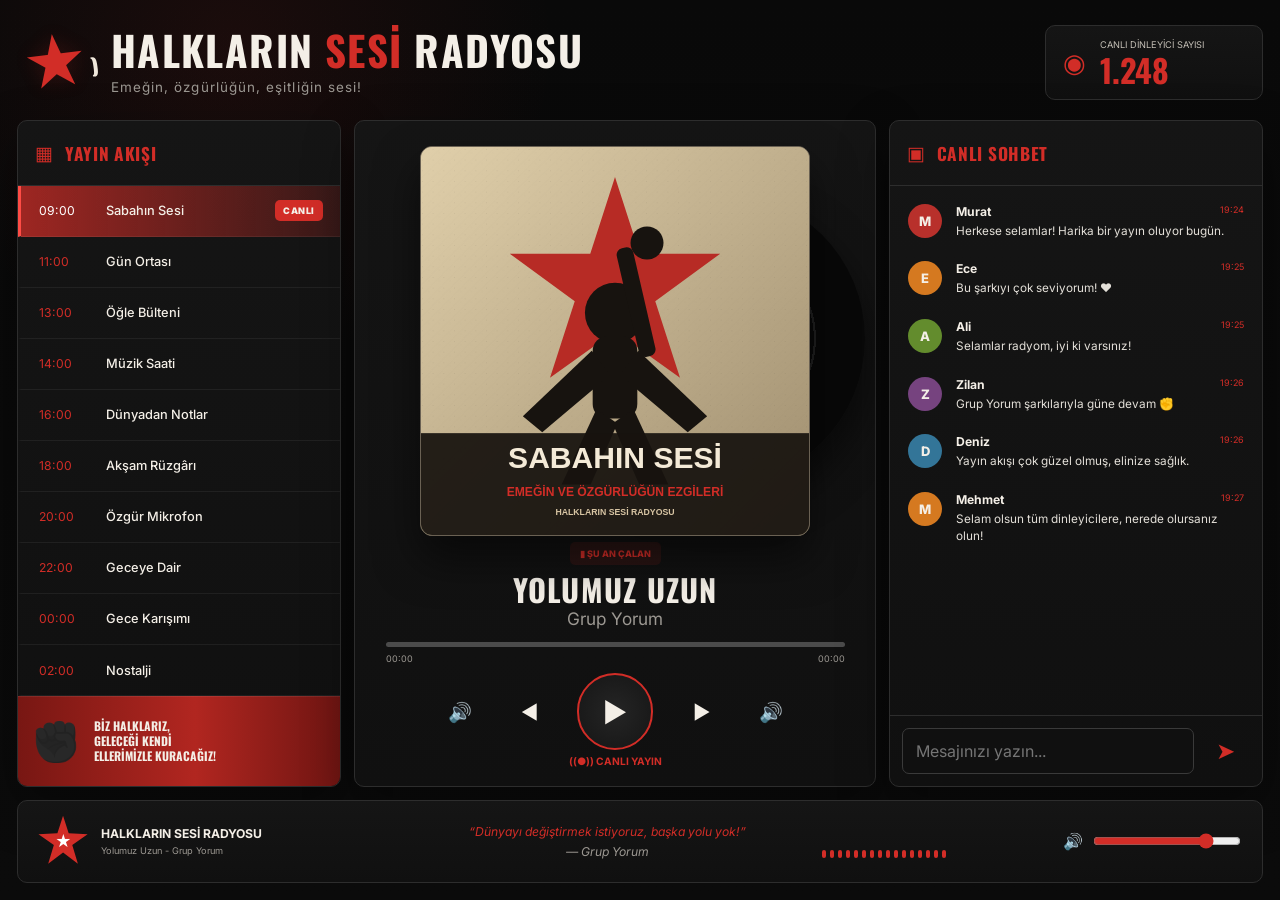
==== commit a4fd0abc: "Add files via upload" ====
--- a/index.html
+++ b/index.html
@@ -1,36 +1,32 @@
-<!DOCTYPE html>
+<!doctype html>
 <html lang="tr">
 <head>
-  <meta charset="UTF-8">
-  <meta name="viewport" content="width=device-width, initial-scale=1.0">
-  <meta name="description" content="Halkların Sesi Radyosu - Emeğin, dayanışmanın ve özgürlüğün sesi.">
+  <meta charset="utf-8">
+  <meta name="viewport" content="width=device-width, initial-scale=1">
   <title>Halkların Sesi Radyosu</title>
+  <meta name="description" content="Halkların Sesi Radyosu">
   <link rel="preconnect" href="https://fonts.googleapis.com">
   <link rel="preconnect" href="https://fonts.gstatic.com" crossorigin>
   <link href="https://fonts.googleapis.com/css2?family=Inter:wght@400;500;600;700;800;900&family=Oswald:wght@500;600;700&display=swap" rel="stylesheet">
   <link rel="stylesheet" href="assets/css/style.css">
 </head>
 <body>
-  <div class="noise"></div>
+  <div class="app">
 
-  <div class="site-shell">
-    <header class="site-header">
-      <a class="brand" href="#" aria-label="Halkların Sesi Radyosu">
-        <div class="brand-mark">
-          <span class="signal signal-a"></span>
-          <span class="signal signal-b"></span>
-          <span class="signal signal-c"></span>
-          <span class="signal-core"></span>
+    <header class="header">
+      <div class="identity">
+        <div class="logo" aria-hidden="true">
+          <span class="logo-star">★</span>
+          <span class="logo-wave">)))</span>
         </div>
+        <div>
+          <h1>HALKLARIN <span>SESİ</span> RADYOSU</h1>
+          <p>Emeğin, özgürlüğün, eşitliğin sesi!</p>
+        </div>
+      </div>
 
-        <div class="brand-copy">
-          <h1>HALKLARIN <span>SESİ</span> RADYOSU</h1>
-          <p>Emeğin, dayanışmanın ve özgürlüğün sesi</p>
-        </div>
-      </a>
-
-      <div class="listener-card">
-        <span class="live-dot"></span>
+      <div class="listener-box">
+        <div class="listener-symbol">◉</div>
         <div>
           <small>CANLI DİNLEYİCİ SAYISI</small>
           <strong id="listenerCount">1.248</strong>
@@ -38,161 +34,139 @@
       </div>
     </header>
 
-    <main class="main-layout">
+    <main class="content">
       <aside class="panel schedule-panel">
-        <div class="panel-heading">
-          <div>
-            <span class="eyebrow">BUGÜN</span>
-            <h2>Yayın Akışı</h2>
-          </div>
-          <span class="panel-icon">◫</span>
+        <div class="panel-title">
+          <span class="title-icon">▦</span>
+          <h2>YAYIN AKIŞI</h2>
         </div>
-
         <div id="scheduleList" class="schedule-list"></div>
-
-        <div class="manifesto-card">
-          <span class="manifesto-star">★</span>
-          <p>Biz halklarız. Geleceği kendi ellerimizle kuracağız.</p>
+        <div class="slogan-box">
+          <div class="raised-fist">✊</div>
+          <strong>BİZ HALKLARIZ,<br>GELECEĞİ KENDİ<br>ELLERİMİZLE KURACAĞIZ!</strong>
         </div>
       </aside>
 
-      <section class="panel player-panel">
-        <div class="player-stage">
-          <div class="cover-area">
-            <div class="vinyl-disc" aria-hidden="true">
-              <span class="vinyl-center"></span>
-            </div>
-
-            <div class="cover-frame">
-              <img id="programCover" src="assets/images/covers/sabah.svg" alt="Program kapağı">
-              <div class="cover-overlay">
-                <span id="coverProgram">Sabahın Sesi</span>
-              </div>
-            </div>
+      <section class="panel main-player">
+        <div class="art-zone">
+          <div class="record" aria-hidden="true">
+            <span></span>
           </div>
-
-          <div class="track-content">
-            <span class="now-playing-badge">
-              <span class="live-dot"></span>
-              ŞU AN ÇALAN
-            </span>
-
-            <h2 id="songTitle">Yolumuz Uzun</h2>
-            <p id="artistName">Grup Yorum</p>
-
-            <div class="progress-wrap">
-              <div class="progress-track">
-                <span id="progressBar"></span>
-              </div>
-              <div class="time-row">
-                <span id="elapsedTime">01:35</span>
-                <span id="totalTime">04:25</span>
-              </div>
-            </div>
-
-            <div class="player-controls">
-              <button class="control-button" id="prevButton" aria-label="Önceki şarkı">⏮</button>
-              <button class="control-button play-button" id="playButton" aria-label="Oynat">▶</button>
-              <button class="control-button" id="nextButton" aria-label="Sonraki şarkı">⏭</button>
-            </div>
-
-            <div class="volume-row">
-              <span>🔊</span>
-              <input id="volumeControl" type="range" min="0" max="1" step="0.01" value="0.8">
-            </div>
-
-            <p class="live-label">CANLI YAYIN</p>
+          <div class="cover">
+            <img id="programCover" src="assets/images/covers/sabah.svg" alt="Program kapağı">
           </div>
         </div>
 
-        <div class="program-cards" id="programCards"></div>
+        <div class="track-info">
+          <div class="now-label">▮ ŞU AN ÇALAN</div>
+          <h2 id="songTitle">YOLUMUZ UZUN</h2>
+          <p id="artistName">Grup Yorum</p>
+        </div>
 
+        <div class="seek">
+          <div class="seek-track"><span id="progressBar"></span></div>
+          <div class="seek-times">
+            <span id="elapsedTime">00:00</span>
+            <span id="totalTime">00:00</span>
+          </div>
+        </div>
+
+        <div class="controls">
+          <button id="muteButton" aria-label="Sesi kapat">🔊</button>
+          <button id="prevButton" aria-label="Önceki">◀</button>
+          <button id="playButton" class="play" aria-label="Oynat">▶</button>
+          <button id="nextButton" aria-label="Sonraki">▶</button>
+          <button id="volumeButton" aria-label="Ses">🔊</button>
+        </div>
+
+        <div class="live-stream">((●)) CANLI YAYIN</div>
         <audio id="audioPlayer" preload="metadata"></audio>
       </section>
 
       <aside class="panel chat-panel">
-        <div class="panel-heading">
-          <div>
-            <span class="eyebrow">TOPLULUK</span>
-            <h2>Canlı Sohbet</h2>
-          </div>
-          <span class="panel-icon">▣</span>
+        <div class="panel-title">
+          <span class="title-icon">▣</span>
+          <h2>CANLI SOHBET</h2>
         </div>
 
-        <div class="chat-info">
-          Sohbet alanı şu anda demo modundadır.
-        </div>
-
-        <div id="messages" class="message-list">
+        <div class="messages" id="messages">
           <article class="message">
-            <span class="avatar avatar-red">M</span>
+            <span class="avatar red">M</span>
             <div>
-              <div class="message-meta">
-                <strong>Murat</strong>
-                <time>19:24</time>
-              </div>
-              <p>Herkese selamlar. Yayın çok güzel gidiyor.</p>
+              <div class="message-head"><strong>Murat</strong><time>19:24</time></div>
+              <p>Herkese selamlar! Harika bir yayın oluyor bugün.</p>
             </div>
           </article>
-
           <article class="message">
-            <span class="avatar avatar-gold">E</span>
+            <span class="avatar orange">E</span>
             <div>
-              <div class="message-meta">
-                <strong>Ece</strong>
-                <time>19:25</time>
-              </div>
-              <p>Bu şarkıyı çok seviyorum. Selam olsun herkese.</p>
+              <div class="message-head"><strong>Ece</strong><time>19:25</time></div>
+              <p>Bu şarkıyı çok seviyorum! ❤️</p>
             </div>
           </article>
-
           <article class="message">
-            <span class="avatar avatar-green">A</span>
+            <span class="avatar green">A</span>
             <div>
-              <div class="message-meta">
-                <strong>Ali</strong>
-                <time>19:26</time>
-              </div>
-              <p>Dayanışmayla, umutla dinliyoruz.</p>
+              <div class="message-head"><strong>Ali</strong><time>19:25</time></div>
+              <p>Selamlar radyom, iyi ki varsınız!</p>
             </div>
           </article>
-
           <article class="message">
-            <span class="avatar avatar-purple">Z</span>
+            <span class="avatar purple">Z</span>
             <div>
-              <div class="message-meta">
-                <strong>Zilan</strong>
-                <time>19:27</time>
-              </div>
-              <p>Grup Yorum şarkılarıyla devam edelim.</p>
+              <div class="message-head"><strong>Zilan</strong><time>19:26</time></div>
+              <p>Grup Yorum şarkılarıyla güne devam ✊</p>
+            </div>
+          </article>
+          <article class="message">
+            <span class="avatar blue">D</span>
+            <div>
+              <div class="message-head"><strong>Deniz</strong><time>19:26</time></div>
+              <p>Yayın akışı çok güzel olmuş, elinize sağlık.</p>
+            </div>
+          </article>
+          <article class="message">
+            <span class="avatar orange">M</span>
+            <div>
+              <div class="message-head"><strong>Mehmet</strong><time>19:27</time></div>
+              <p>Selam olsun tüm dinleyicilere, nerede olursanız olun!</p>
             </div>
           </article>
         </div>
 
         <form id="chatForm" class="chat-form">
-          <input id="chatInput" type="text" maxlength="180" placeholder="Mesajınızı yazın..." autocomplete="off">
-          <button type="submit" aria-label="Mesaj gönder">➤</button>
+          <input id="chatInput" maxlength="180" placeholder="Mesajınızı yazın...">
+          <button type="submit" aria-label="Gönder">➤</button>
         </form>
       </aside>
     </main>
 
-    <footer class="bottom-player">
-      <div class="station-summary">
-        <div class="station-mini-mark">◉</div>
+    <footer class="footer-player">
+      <div class="station">
+        <div class="mini-logo">★</div>
         <div>
-          <strong>Halkların Sesi Radyosu</strong>
-          <span id="footerTrack">Yolumuz Uzun — Grup Yorum</span>
+          <strong>HALKLARIN SESİ RADYOSU</strong>
+          <span id="footerTrack">Yolumuz Uzun - Grup Yorum</span>
         </div>
       </div>
 
-      <blockquote>“Başka bir dünya mümkün; o dünyanın sesi burada.”</blockquote>
+      <blockquote>
+        “Dünyayı değiştirmek istiyoruz, başka yolu yok!”
+        <span>— Grup Yorum</span>
+      </blockquote>
 
-      <div class="equalizer" aria-hidden="true">
-        <i></i><i></i><i></i><i></i><i></i><i></i><i></i><i></i><i></i><i></i><i></i><i></i>
+      <div class="footer-right">
+        <div class="equalizer" aria-hidden="true">
+          <i></i><i></i><i></i><i></i><i></i><i></i><i></i><i></i><i></i><i></i><i></i><i></i><i></i><i></i><i></i><i></i>
+        </div>
+        <div class="volume-line">
+          <span>🔊</span>
+          <input id="volumeControl" type="range" min="0" max="1" step="0.01" value="0.8">
+        </div>
       </div>
     </footer>
+
   </div>
-
   <script src="assets/js/app.js"></script>
 </body>
 </html>
--- a/assets/css/style.css
+++ b/assets/css/style.css
@@ -1,805 +1,564 @@
-:root {
-  --bg: #090909;
-  --panel: #131313;
-  --panel-soft: #181818;
-  --panel-deep: #0f0f0f;
-  --border: #2b2b2b;
-  --border-soft: rgba(255,255,255,.07);
-  --text: #f5f1e8;
-  --muted: #9f9b92;
-  --red: #cc3029;
-  --red-dark: #781a17;
-  --red-soft: rgba(204,48,41,.18);
-  --cream: #dbc9a5;
-  --shadow: 0 22px 60px rgba(0,0,0,.45);
-}
-
-* {
-  box-sizing: border-box;
-}
-
-html {
-  scroll-behavior: smooth;
-}
-
-body {
-  margin: 0;
-  min-height: 100vh;
-  color: var(--text);
+
+:root{
+  --bg:#080808;
+  --panel:#121212;
+  --panel2:#181818;
+  --line:#2d2d2d;
+  --text:#f4efe7;
+  --muted:#9c9892;
+  --red:#d22d27;
+  --red2:#8d1714;
+  --cream:#d8c5a4;
+}
+
+*{box-sizing:border-box}
+html,body{width:100%;height:100%;margin:0;overflow:hidden}
+body{
   background:
-    radial-gradient(circle at 15% 0%, rgba(204,48,41,.12), transparent 23%),
-    radial-gradient(circle at 85% 18%, rgba(204,48,41,.06), transparent 20%),
-    linear-gradient(180deg, #080808 0%, #0d0d0d 100%);
-  font-family: "Inter", Arial, sans-serif;
-}
-
-body::before {
-  content: "";
-  position: fixed;
-  inset: 0;
-  pointer-events: none;
-  background: linear-gradient(rgba(255,255,255,.012) 1px, transparent 1px);
-  background-size: 100% 4px;
-  opacity: .3;
-}
-
-button,
-input {
-  font: inherit;
-}
-
-button {
-  color: inherit;
-}
-
-.noise {
-  position: fixed;
-  inset: 0;
-  opacity: .03;
-  pointer-events: none;
-  background-image: url("data:image/svg+xml,%3Csvg viewBox='0 0 180 180' xmlns='http://www.w3.org/2000/svg'%3E%3Cfilter id='n'%3E%3CfeTurbulence type='fractalNoise' baseFrequency='.9' numOctaves='3' stitchTiles='stitch'/%3E%3C/filter%3E%3Crect width='100%25' height='100%25' filter='url(%23n)' opacity='.7'/%3E%3C/svg%3E");
-}
-
-.site-shell {
-  width: min(1560px, calc(100% - 28px));
-  margin: 0 auto;
-  padding: 20px 0 28px;
-  position: relative;
-  z-index: 1;
-}
-
-.site-header {
-  min-height: 95px;
-  display: flex;
-  align-items: center;
-  justify-content: space-between;
-  gap: 28px;
-  padding: 0 8px 18px;
-}
-
-.brand {
-  display: flex;
-  align-items: center;
-  gap: 18px;
-  text-decoration: none;
-  color: inherit;
-}
-
-.brand-mark {
-  width: 76px;
-  height: 76px;
-  position: relative;
-  display: grid;
-  place-items: center;
-  border-radius: 22px;
+    radial-gradient(circle at 18% 5%,rgba(210,45,39,.09),transparent 24%),
+    linear-gradient(180deg,#090909,#0b0b0b);
+  color:var(--text);
+  font-family:Inter,Arial,sans-serif;
+}
+
+button,input{font:inherit}
+button{color:inherit}
+
+.app{
+  width:100vw;
+  height:100vh;
+  padding:clamp(10px,1.35vw,22px);
+  display:grid;
+  grid-template-rows:clamp(76px,10vh,104px) minmax(0,1fr) clamp(74px,9.2vh,96px);
+  gap:clamp(9px,1vw,14px);
+  overflow:hidden;
+}
+
+.header{
+  display:flex;
+  justify-content:space-between;
+  align-items:center;
+  min-height:0;
+}
+
+.identity{
+  display:flex;
+  align-items:center;
+  gap:clamp(12px,1.3vw,20px);
+  min-width:0;
+}
+
+.logo{
+  width:clamp(62px,6vw,96px);
+  height:clamp(62px,6vw,96px);
+  position:relative;
+  flex:none;
+}
+
+.logo-star{
+  position:absolute;
+  inset:0;
+  display:grid;
+  place-items:center;
+  color:var(--red);
+  font-size:clamp(54px,5vw,84px);
+  transform:rotate(-7deg);
+  text-shadow:0 0 20px rgba(210,45,39,.18);
+}
+
+.logo-wave{
+  position:absolute;
+  right:0;
+  top:34%;
+  color:#f0e8db;
+  font-family:Oswald,sans-serif;
+  font-size:clamp(14px,1.5vw,24px);
+  letter-spacing:-4px;
+  transform:rotate(-8deg);
+}
+
+.identity h1{
+  margin:0;
+  font-family:Oswald,sans-serif;
+  font-size:clamp(28px,3.2vw,54px);
+  line-height:1;
+  letter-spacing:.035em;
+  white-space:nowrap;
+}
+
+.identity h1 span{color:var(--red)}
+.identity p{
+  margin:8px 0 0;
+  color:var(--muted);
+  font-size:clamp(11px,1.05vw,17px);
+  letter-spacing:.08em;
+}
+
+.listener-box{
+  min-width:clamp(205px,17vw,270px);
+  display:flex;
+  align-items:center;
+  gap:14px;
+  padding:clamp(10px,1vw,16px) clamp(14px,1.3vw,20px);
+  border:1px solid var(--line);
+  border-radius:10px;
+  background:linear-gradient(180deg,#151515,#101010);
+}
+
+.listener-symbol{
+  color:var(--red);
+  font-size:clamp(24px,2vw,34px);
+}
+
+.listener-box small{
+  display:block;
+  color:#c5c0b7;
+  font-size:clamp(9px,.72vw,12px);
+  white-space:nowrap;
+}
+
+.listener-box strong{
+  display:block;
+  margin-top:4px;
+  color:var(--red);
+  font-family:Oswald,sans-serif;
+  font-size:clamp(28px,2.5vw,44px);
+  line-height:1;
+}
+
+.content{
+  min-height:0;
+  display:grid;
+  grid-template-columns:minmax(245px,26%) minmax(440px,1fr) minmax(290px,30%);
+  gap:clamp(9px,1vw,14px);
+}
+
+.panel{
+  min-height:0;
+  overflow:hidden;
+  border:1px solid var(--line);
+  border-radius:10px;
+  background:linear-gradient(180deg,#151515,#101010);
+  box-shadow:0 18px 50px rgba(0,0,0,.35);
+}
+
+.panel-title{
+  height:clamp(54px,7.2vh,72px);
+  padding:0 clamp(15px,1.3vw,22px);
+  display:flex;
+  align-items:center;
+  gap:12px;
+  border-bottom:1px solid var(--line);
+}
+
+.panel-title h2{
+  margin:0;
+  color:var(--red);
+  font-family:Oswald,sans-serif;
+  font-size:clamp(17px,1.35vw,23px);
+  letter-spacing:.04em;
+}
+
+.title-icon{
+  color:var(--red);
+  font-size:clamp(18px,1.5vw,25px);
+}
+
+.schedule-panel{
+  display:grid;
+  grid-template-rows:auto minmax(0,1fr) clamp(72px,10vh,92px);
+}
+
+.schedule-list{
+  min-height:0;
+  overflow:hidden;
+}
+
+.schedule-item{
+  width:100%;
+  height:calc(100% / 10);
+  min-height:0;
+  padding:0 clamp(13px,1.35vw,22px);
+  display:grid;
+  grid-template-columns:58px 1fr auto;
+  align-items:center;
+  gap:9px;
+  border:0;
+  border-bottom:1px solid rgba(255,255,255,.06);
+  border-left:3px solid transparent;
+  background:transparent;
+  cursor:pointer;
+  text-align:left;
+}
+
+.schedule-item:hover{background:#191919}
+.schedule-item.active{
+  background:linear-gradient(90deg,rgba(210,45,39,.72),rgba(210,45,39,.18));
+  border-left-color:#ff4c45;
+}
+
+.schedule-time{
+  color:var(--red);
+  font-size:clamp(11px,.95vw,16px);
+}
+
+.schedule-item.active .schedule-time{color:#fff}
+.schedule-name{
+  font-size:clamp(11px,1vw,16px);
+  font-weight:500;
+}
+
+.live-pill{
+  padding:5px 8px;
+  border-radius:5px;
+  background:var(--red);
+  font-size:9px;
+  font-weight:900;
+  letter-spacing:.06em;
+}
+
+.slogan-box{
+  display:flex;
+  align-items:center;
+  gap:14px;
+  padding:10px 14px;
   background:
-    linear-gradient(145deg, rgba(204,48,41,.92), rgba(108,22,18,.95));
-  border: 1px solid rgba(255,255,255,.12);
-  box-shadow: 0 18px 35px rgba(204,48,41,.16);
-}
-
-.signal {
-  position: absolute;
-  border: 3px solid white;
-  border-radius: 50%;
-}
-
-.signal-a { width: 54px; height: 54px; opacity: .25; }
-.signal-b { width: 38px; height: 38px; opacity: .45; }
-.signal-c { width: 22px; height: 22px; opacity: .8; }
-
-.signal-core {
-  width: 7px;
-  height: 7px;
-  border-radius: 50%;
-  background: white;
-  box-shadow: 0 0 15px rgba(255,255,255,.75);
-}
-
-.brand-copy h1 {
-  margin: 0;
-  font-family: "Oswald", sans-serif;
-  font-size: clamp(29px, 3.4vw, 49px);
-  line-height: 1;
-  letter-spacing: .035em;
-}
-
-.brand-copy h1 span {
-  color: var(--red);
-}
-
-.brand-copy p {
-  margin: 8px 0 0;
-  color: var(--muted);
-  font-size: 13px;
-  letter-spacing: .13em;
-  text-transform: uppercase;
-}
-
-.listener-card {
-  min-width: 230px;
-  display: flex;
-  align-items: center;
-  gap: 13px;
-  padding: 15px 18px;
-  background: linear-gradient(180deg, #151515, #101010);
-  border: 1px solid var(--border);
-  border-radius: 15px;
-  box-shadow: var(--shadow);
-}
-
-.live-dot {
-  width: 9px;
-  height: 9px;
-  display: inline-block;
-  border-radius: 50%;
-  background: var(--red);
-  box-shadow: 0 0 0 5px rgba(204,48,41,.13);
-}
-
-.listener-card small {
-  display: block;
-  color: var(--muted);
-  font-size: 10px;
-  letter-spacing: .1em;
-}
-
-.listener-card strong {
-  display: block;
-  margin-top: 2px;
-  color: var(--red);
-  font-family: "Oswald", sans-serif;
-  font-size: 34px;
-  letter-spacing: .04em;
-}
-
-.main-layout {
-  display: grid;
-  grid-template-columns: 305px minmax(0, 1fr) 370px;
-  gap: 14px;
-}
-
-.panel {
-  background: linear-gradient(180deg, var(--panel), var(--panel-deep));
-  border: 1px solid var(--border);
-  border-radius: 18px;
-  box-shadow: var(--shadow);
-  overflow: hidden;
-}
-
-.panel-heading {
-  min-height: 78px;
-  padding: 17px 20px;
-  display: flex;
-  align-items: center;
-  justify-content: space-between;
-  border-bottom: 1px solid var(--border);
-  background: rgba(255,255,255,.01);
-}
-
-.eyebrow {
-  display: block;
-  margin-bottom: 4px;
-  color: var(--red);
-  font-size: 10px;
-  font-weight: 900;
-  letter-spacing: .16em;
-}
-
-.panel-heading h2 {
-  margin: 0;
-  font-family: "Oswald", sans-serif;
-  font-size: 22px;
-  letter-spacing: .045em;
-  text-transform: uppercase;
-}
-
-.panel-icon {
-  color: var(--red);
-  font-size: 22px;
-}
-
-.schedule-panel {
-  min-height: 770px;
-}
-
-.schedule-list {
-  padding: 4px 0;
-}
-
-.schedule-item {
-  min-height: 60px;
-  display: grid;
-  grid-template-columns: 58px minmax(0, 1fr) auto;
-  align-items: center;
-  gap: 10px;
-  padding: 0 17px;
-  border-left: 3px solid transparent;
-  border-bottom: 1px solid var(--border-soft);
-  cursor: pointer;
-  transition: .22s ease;
-}
-
-.schedule-item:hover {
-  background: rgba(255,255,255,.025);
-  padding-left: 21px;
-}
-
-.schedule-item.active {
-  border-left-color: var(--red);
-  background: linear-gradient(90deg, rgba(204,48,41,.28), rgba(204,48,41,.05));
-}
-
-.schedule-time {
-  color: var(--red);
-  font-weight: 800;
-  font-size: 14px;
-}
-
-.schedule-name {
-  font-size: 14px;
-  font-weight: 650;
-}
-
-.live-pill {
-  padding: 5px 7px;
-  color: white;
-  background: var(--red);
-  border-radius: 6px;
-  font-size: 9px;
-  font-weight: 900;
-  letter-spacing: .08em;
-}
-
-.manifesto-card {
-  margin: 14px;
-  min-height: 132px;
-  padding: 18px;
-  position: relative;
-  display: flex;
-  align-items: flex-end;
-  overflow: hidden;
-  border: 1px solid rgba(204,48,41,.45);
-  border-radius: 14px;
+    linear-gradient(90deg,#781713,#b12620 55%,#6f1512),
+    repeating-linear-gradient(-35deg,transparent 0 14px,rgba(255,255,255,.04) 14px 28px);
+  border-top:1px solid rgba(255,255,255,.08);
+}
+
+.raised-fist{
+  font-size:clamp(30px,3vw,50px);
+  filter:grayscale(1) brightness(.2);
+}
+
+.slogan-box strong{
+  font-family:Oswald,sans-serif;
+  font-size:clamp(11px,.93vw,16px);
+  line-height:1.25;
+}
+
+.main-player{
+  padding:clamp(14px,1.5vw,24px) clamp(24px,2.4vw,38px);
+  display:grid;
+  grid-template-rows:minmax(0,1fr) auto auto auto auto;
+  justify-items:center;
+}
+
+.art-zone{
+  width:min(51vh,46vw,390px);
+  aspect-ratio:1;
+  position:relative;
+  align-self:center;
+}
+
+.record{
+  position:absolute;
+  width:75%;
+  aspect-ratio:1;
+  border-radius:50%;
+  right:-14%;
+  top:12%;
   background:
-    linear-gradient(135deg, rgba(204,48,41,.92), rgba(92,15,13,.94)),
-    repeating-linear-gradient(-35deg, transparent 0 16px, rgba(255,255,255,.03) 16px 32px);
-}
-
-.manifesto-card::after {
-  content: "";
-  position: absolute;
-  right: -25px;
-  bottom: -28px;
-  width: 145px;
-  height: 145px;
-  border-radius: 50%;
-  border: 22px solid rgba(0,0,0,.12);
-}
-
-.manifesto-star {
-  position: absolute;
-  right: 13px;
-  top: 5px;
-  color: rgba(255,255,255,.16);
-  font-size: 74px;
-}
-
-.manifesto-card p {
-  max-width: 220px;
-  margin: 0;
-  position: relative;
-  z-index: 1;
-  font-family: "Oswald", sans-serif;
-  font-size: 19px;
-  line-height: 1.25;
-  text-transform: uppercase;
-}
-
-.player-panel {
-  min-height: 770px;
-}
-
-.player-stage {
-  min-height: 645px;
-  padding: 30px 34px 20px;
-  display: flex;
-  flex-direction: column;
-  align-items: center;
-  justify-content: center;
-}
-
-.cover-area {
-  width: min(390px, 78vw);
-  aspect-ratio: 1;
-  position: relative;
-  margin-bottom: 30px;
-}
-
-.vinyl-disc {
-  width: 76%;
-  aspect-ratio: 1;
-  position: absolute;
-  right: -13%;
-  top: 12%;
-  border-radius: 50%;
-  background:
-    radial-gradient(circle, var(--red-dark) 0 8%, #171717 8% 12%, #050505 12% 21%, #202020 21% 22%, #070707 22% 35%, #202020 35% 36%, #070707 36% 50%, #202020 50% 51%, #070707 51% 100%);
-  box-shadow: 0 20px 44px rgba(0,0,0,.65);
-}
-
-.vinyl-center {
-  width: 10px;
-  height: 10px;
-  position: absolute;
-  left: 50%;
-  top: 50%;
-  border-radius: 50%;
-  background: #d8c7a1;
-  transform: translate(-50%, -50%);
-}
-
-.cover-frame {
-  position: absolute;
-  inset: 0;
-  z-index: 2;
-  border: 1px solid rgba(219,201,165,.45);
-  border-radius: 20px;
-  overflow: hidden;
-  box-shadow: 0 24px 52px rgba(0,0,0,.55);
-  background: #b9aa89;
-}
-
-.cover-frame img {
-  width: 100%;
-  height: 100%;
-  display: block;
-  object-fit: cover;
-}
-
-.cover-overlay {
-  position: absolute;
-  left: 18px;
-  bottom: 18px;
-  padding: 8px 11px;
-  color: white;
-  background: rgba(0,0,0,.68);
-  border-left: 3px solid var(--red);
-  border-radius: 5px;
-  font-family: "Oswald", sans-serif;
-  font-size: 14px;
-  letter-spacing: .08em;
-  text-transform: uppercase;
-}
-
-.track-content {
-  width: min(650px, 100%);
-  text-align: center;
-}
-
-.now-playing-badge {
-  display: inline-flex;
-  align-items: center;
-  gap: 9px;
-  color: var(--red);
-  font-size: 11px;
-  font-weight: 900;
-  letter-spacing: .1em;
-}
-
-.track-content h2 {
-  margin: 13px 0 4px;
-  font-family: "Oswald", sans-serif;
-  font-size: clamp(33px, 4vw, 48px);
-  line-height: 1.05;
-  letter-spacing: .035em;
-}
-
-.track-content > p {
-  margin: 0;
-  color: var(--muted);
-  font-size: 20px;
-}
-
-.progress-wrap {
-  margin-top: 28px;
-}
-
-.progress-track {
-  height: 5px;
-  overflow: hidden;
-  background: #3b3b3b;
-  border-radius: 999px;
-}
-
-.progress-track span {
-  width: 0;
-  height: 100%;
-  display: block;
-  background: linear-gradient(90deg, var(--red-dark), var(--red));
-  border-radius: inherit;
-}
-
-.time-row {
-  margin-top: 8px;
-  display: flex;
-  justify-content: space-between;
-  color: var(--muted);
-  font-size: 12px;
-}
-
-.player-controls {
-  margin-top: 18px;
-  display: flex;
-  justify-content: center;
-  align-items: center;
-  gap: 26px;
-}
-
-.control-button {
-  width: 52px;
-  height: 52px;
-  border: 1px solid #353535;
-  border-radius: 50%;
-  background: #1d1d1d;
-  cursor: pointer;
-  font-size: 20px;
-  transition: .2s ease;
-}
-
-.control-button:hover {
-  transform: translateY(-2px);
-  border-color: var(--red);
-}
-
-.play-button {
-  width: 82px;
-  height: 82px;
-  border: 2px solid var(--red);
-  background: radial-gradient(circle at 50% 35%, #2a2a2a, #141414 72%);
-  font-size: 28px;
-  box-shadow: 0 0 0 8px rgba(204,48,41,.04);
-}
-
-.volume-row {
-  max-width: 260px;
-  margin: 20px auto 0;
-  display: grid;
-  grid-template-columns: 30px 1fr;
-  align-items: center;
-  gap: 10px;
-}
-
-.volume-row input {
-  width: 100%;
-  accent-color: var(--red);
-}
-
-.live-label {
-  margin-top: 14px !important;
-  color: var(--red) !important;
-  font-size: 11px !important;
-  font-weight: 900;
-  letter-spacing: .13em;
-}
-
-.program-cards {
-  padding: 14px;
-  display: grid;
-  grid-template-columns: repeat(3, 1fr);
-  gap: 10px;
-  border-top: 1px solid var(--border);
-}
-
-.program-card {
-  min-height: 86px;
-  padding: 12px;
-  text-align: left;
-  background: #111;
-  border: 1px solid var(--border);
-  border-radius: 12px;
-  cursor: pointer;
-  transition: .2s ease;
-}
-
-.program-card:hover,
-.program-card.active {
-  border-color: var(--red);
-  background: linear-gradient(180deg, #1b1211, #111);
-}
-
-.program-card small {
-  color: var(--red);
-  font-size: 10px;
-  font-weight: 900;
-}
-
-.program-card strong {
-  margin-top: 7px;
-  display: block;
-  font-size: 13px;
-}
-
-.chat-panel {
-  min-height: 770px;
-  display: flex;
-  flex-direction: column;
-}
-
-.chat-info {
-  margin: 12px 14px 0;
-  padding: 10px 12px;
-  color: #d4c8b1;
-  background: rgba(204,48,41,.08);
-  border: 1px solid rgba(204,48,41,.18);
-  border-radius: 9px;
-  font-size: 11px;
-}
-
-.message-list {
-  flex: 1;
-  max-height: 602px;
-  overflow-y: auto;
-  padding: 7px 17px 12px;
-}
-
-.message-list::-webkit-scrollbar {
-  width: 7px;
-}
-
-.message-list::-webkit-scrollbar-thumb {
-  background: var(--red-dark);
-  border-radius: 10px;
-}
-
-.message {
-  display: grid;
-  grid-template-columns: 36px 1fr;
-  gap: 11px;
-  padding: 14px 0;
-  border-bottom: 1px solid var(--border-soft);
-}
-
-.avatar {
-  width: 35px;
-  height: 35px;
-  display: grid;
-  place-items: center;
-  border-radius: 50%;
-  color: white;
-  font-size: 13px;
-  font-weight: 900;
-}
-
-.avatar-red { background: var(--red); }
-.avatar-gold { background: #a06b1b; }
-.avatar-green { background: #4f742c; }
-.avatar-purple { background: #70417c; }
-
-.message-meta {
-  display: flex;
-  justify-content: space-between;
-  gap: 12px;
-  margin-bottom: 5px;
-}
-
-.message-meta strong {
-  font-size: 14px;
-}
-
-.message-meta time {
-  color: var(--red);
-  font-size: 11px;
-}
-
-.message p {
-  margin: 0;
-  color: #dedbd4;
-  font-size: 14px;
-  line-height: 1.48;
-}
-
-.chat-form {
-  padding: 14px;
-  display: flex;
-  gap: 8px;
-  border-top: 1px solid var(--border);
-}
-
-.chat-form input {
-  min-width: 0;
-  flex: 1;
-  padding: 13px 14px;
-  color: white;
-  background: #0d0d0d;
-  border: 1px solid #333;
-  border-radius: 10px;
-  outline: none;
-}
-
-.chat-form input:focus {
-  border-color: var(--red);
-}
-
-.chat-form button {
-  width: 50px;
-  border: 0;
-  border-radius: 10px;
-  background: var(--red);
-  cursor: pointer;
-}
-
-.bottom-player {
-  min-height: 88px;
-  margin-top: 14px;
-  padding: 14px 18px;
-  display: grid;
-  grid-template-columns: 1.2fr 1fr .8fr;
-  gap: 22px;
-  align-items: center;
-  background: linear-gradient(180deg, #151515, #101010);
-  border: 1px solid var(--border);
-  border-radius: 17px;
-  box-shadow: var(--shadow);
-}
-
-.station-summary {
-  display: flex;
-  align-items: center;
-  gap: 12px;
-}
-
-.station-mini-mark {
-  width: 50px;
-  height: 50px;
-  display: grid;
-  place-items: center;
-  color: white;
-  background: var(--red);
-  border-radius: 11px;
-  font-size: 21px;
-}
-
-.station-summary strong,
-.station-summary span {
-  display: block;
-}
-
-.station-summary span {
-  margin-top: 4px;
-  color: var(--muted);
-  font-size: 12px;
-}
-
-.bottom-player blockquote {
-  margin: 0;
-  color: var(--cream);
-  font-size: 14px;
-  font-style: italic;
-  text-align: center;
-}
-
-.equalizer {
-  height: 36px;
-  display: flex;
-  justify-content: flex-end;
-  align-items: flex-end;
-  gap: 4px;
-}
-
-.equalizer i {
-  width: 4px;
-  height: 8px;
-  background: var(--red);
-  border-radius: 3px;
-  animation: equalize 1s ease-in-out infinite alternate;
-}
-
-.equalizer i:nth-child(2n) { animation-delay: .18s; }
-.equalizer i:nth-child(3n) { animation-delay: .36s; }
-
-@keyframes equalize {
-  from { height: 7px; opacity: .42; }
-  to { height: 34px; opacity: 1; }
-}
-
-@media (max-width: 1200px) {
-  .main-layout {
-    grid-template-columns: 285px minmax(0, 1fr);
-  }
-
-  .chat-panel {
-    grid-column: 1 / -1;
-    min-height: 520px;
-  }
-
-  .message-list {
-    max-height: 390px;
-  }
-}
-
-@media (max-width: 850px) {
-  .site-header {
-    align-items: flex-start;
-    flex-direction: column;
-  }
-
-  .listener-card {
-    width: 100%;
-  }
-
-  .main-layout {
-    grid-template-columns: 1fr;
-  }
-
-  .schedule-panel,
-  .player-panel,
-  .chat-panel {
-    min-height: auto;
-  }
-
-  .bottom-player {
-    grid-template-columns: 1fr;
-  }
-
-  .bottom-player blockquote {
-    text-align: left;
-  }
-
-  .equalizer {
-    justify-content: flex-start;
-  }
-}
-
-@media (max-width: 560px) {
-  .site-shell {
-    width: min(100% - 16px, 1560px);
-  }
-
-  .brand-mark {
-    width: 58px;
-    height: 58px;
-    border-radius: 16px;
-  }
-
-  .brand-copy h1 {
-    font-size: 26px;
-  }
-
-  .brand-copy p {
-    font-size: 10px;
-    line-height: 1.5;
-  }
-
-  .player-stage {
-    padding: 24px 16px 18px;
-  }
-
-  .program-cards {
-    grid-template-columns: 1fr;
-  }
-
-  .track-content h2 {
-    font-size: 36px;
-  }
-}
+    radial-gradient(circle,#8c1714 0 8%,#131313 8% 11%,#070707 11% 20%,#202020 20% 21%,#080808 21% 33%,#202020 33% 34%,#080808 34% 46%,#202020 46% 47%,#080808 47% 100%);
+  box-shadow:0 20px 40px rgba(0,0,0,.55);
+}
+
+.record span{
+  position:absolute;
+  left:50%;
+  top:50%;
+  width:10px;
+  height:10px;
+  border-radius:50%;
+  background:#d7c39f;
+  transform:translate(-50%,-50%);
+}
+
+.cover{
+  position:absolute;
+  inset:0;
+  z-index:2;
+  overflow:hidden;
+  border:1px solid #6a6153;
+  border-radius:12px;
+  background:#b9aa8b;
+  box-shadow:0 22px 44px rgba(0,0,0,.52);
+}
+
+.cover img{
+  width:100%;
+  height:100%;
+  display:block;
+  object-fit:cover;
+}
+
+.track-info{
+  text-align:center;
+}
+
+.now-label{
+  display:inline-block;
+  padding:6px 10px;
+  color:var(--red);
+  background:rgba(210,45,39,.12);
+  border-radius:5px;
+  font-size:clamp(9px,.7vw,12px);
+  font-weight:800;
+}
+
+.track-info h2{
+  margin:9px 0 3px;
+  font-family:Oswald,sans-serif;
+  font-size:clamp(26px,2.4vw,43px);
+  line-height:1;
+  letter-spacing:.04em;
+}
+
+.track-info p{
+  margin:0;
+  color:var(--muted);
+  font-size:clamp(15px,1.35vw,22px);
+}
+
+.seek{
+  width:100%;
+  margin-top:clamp(12px,1.5vh,18px);
+}
+
+.seek-track{
+  height:5px;
+  border-radius:10px;
+  background:#4b4b4b;
+  overflow:hidden;
+}
+
+.seek-track span{
+  display:block;
+  width:0;
+  height:100%;
+  background:var(--red);
+}
+
+.seek-times{
+  display:flex;
+  justify-content:space-between;
+  margin-top:6px;
+  color:var(--muted);
+  font-size:clamp(9px,.7vw,12px);
+}
+
+.controls{
+  display:flex;
+  align-items:center;
+  justify-content:center;
+  gap:clamp(18px,2vw,34px);
+  margin-top:clamp(8px,1vh,14px);
+}
+
+.controls button{
+  width:44px;
+  height:44px;
+  border:0;
+  background:transparent;
+  cursor:pointer;
+  font-size:clamp(18px,1.5vw,25px);
+}
+
+.controls .play{
+  width:clamp(68px,6vw,92px);
+  height:clamp(68px,6vw,92px);
+  border:2px solid var(--red);
+  border-radius:50%;
+  background:radial-gradient(circle,#252525,#151515);
+  font-size:clamp(25px,2.1vw,35px);
+}
+
+.live-stream{
+  margin-top:5px;
+  color:var(--red);
+  font-size:clamp(10px,.8vw,13px);
+  font-weight:700;
+}
+
+.chat-panel{
+  display:grid;
+  grid-template-rows:auto minmax(0,1fr) auto;
+}
+
+.messages{
+  min-height:0;
+  overflow-y:auto;
+  padding:7px 18px;
+}
+
+.messages::-webkit-scrollbar{width:7px}
+.messages::-webkit-scrollbar-thumb{background:var(--red);border-radius:10px}
+
+.message{
+  display:grid;
+  grid-template-columns:36px 1fr;
+  gap:12px;
+  padding:clamp(9px,1.2vh,14px) 0;
+}
+
+.avatar{
+  width:34px;
+  height:34px;
+  display:grid;
+  place-items:center;
+  border-radius:50%;
+  font-size:13px;
+  font-weight:800;
+}
+
+.red{background:#b8302b}.orange{background:#d57920}.green{background:#638c2d}.purple{background:#76437f}.blue{background:#337598}
+
+.message-head{
+  display:flex;
+  justify-content:space-between;
+  gap:10px;
+}
+
+.message-head strong{font-size:clamp(12px,.95vw,15px)}
+.message-head time{color:var(--red);font-size:clamp(9px,.7vw,12px)}
+.message p{
+  margin:4px 0 0;
+  color:#e4e0d9;
+  font-size:clamp(11px,.92vw,15px);
+  line-height:1.45;
+}
+
+.chat-form{
+  display:flex;
+  gap:8px;
+  padding:12px;
+  border-top:1px solid var(--line);
+}
+
+.chat-form input{
+  min-width:0;
+  flex:1;
+  padding:12px 13px;
+  color:white;
+  background:#101010;
+  border:1px solid #3a3a3a;
+  border-radius:7px;
+  outline:none;
+}
+
+.chat-form input:focus{border-color:var(--red)}
+.chat-form button{
+  width:48px;
+  border:0;
+  border-radius:7px;
+  background:transparent;
+  color:var(--red);
+  font-size:23px;
+  cursor:pointer;
+}
+
+.footer-player{
+  min-height:0;
+  display:grid;
+  grid-template-columns:1.1fr 1.2fr 1.3fr;
+  align-items:center;
+  gap:20px;
+  padding:0 clamp(15px,1.5vw,24px);
+  border:1px solid var(--line);
+  border-radius:10px;
+  background:linear-gradient(180deg,#151515,#101010);
+}
+
+.station{
+  display:flex;
+  align-items:center;
+  gap:12px;
+}
+
+.mini-logo{
+  width:clamp(44px,4vw,58px);
+  height:clamp(44px,4vw,58px);
+  display:grid;
+  place-items:center;
+  color:white;
+  background:var(--red);
+  clip-path:polygon(50% 0,61% 34%,98% 36%,68% 57%,79% 94%,50% 72%,21% 94%,32% 57%,2% 36%,39% 34%);
+}
+
+.station strong,.station span{display:block}
+.station strong{font-size:clamp(11px,.95vw,16px)}
+.station span{margin-top:4px;color:var(--muted);font-size:clamp(9px,.72vw,12px)}
+
+.footer-player blockquote{
+  margin:0;
+  text-align:center;
+  color:var(--red);
+  font-size:clamp(11px,.95vw,16px);
+  font-style:italic;
+}
+
+.footer-player blockquote span{
+  display:block;
+  margin-top:5px;
+  color:var(--muted);
+}
+
+.footer-right{
+  display:grid;
+  grid-template-columns:1fr minmax(120px,180px);
+  align-items:center;
+  gap:16px;
+}
+
+.equalizer{
+  height:34px;
+  display:flex;
+  align-items:flex-end;
+  gap:4px;
+}
+
+.equalizer i{
+  width:4px;
+  height:8px;
+  border-radius:2px;
+  background:var(--red);
+  animation:eq .8s ease-in-out infinite alternate;
+}
+
+.equalizer i:nth-child(2n){animation-delay:.15s}
+.equalizer i:nth-child(3n){animation-delay:.3s}
+
+@keyframes eq{from{height:6px}.to{height:32px}}
+
+.volume-line{
+  display:flex;
+  align-items:center;
+  gap:8px;
+}
+
+.volume-line input{
+  min-width:0;
+  width:100%;
+  accent-color:var(--red);
+}
+
+@media(max-width:980px){
+  html,body{overflow:auto}
+  .app{height:auto;min-height:100vh;grid-template-rows:auto auto auto}
+  .header{align-items:flex-start;gap:12px}
+  .identity h1{white-space:normal}
+  .content{grid-template-columns:1fr}
+  .schedule-panel,.main-player,.chat-panel{min-height:620px}
+  .footer-player{grid-template-columns:1fr;padding:18px}
+  .footer-right{grid-template-columns:1fr 180px}
+}
+
+@media(max-width:640px){
+  .header{flex-direction:column}
+  .listener-box{width:100%}
+  .content{grid-template-columns:1fr}
+  .art-zone{width:min(76vw,360px)}
+  .footer-right{grid-template-columns:1fr}
+}
